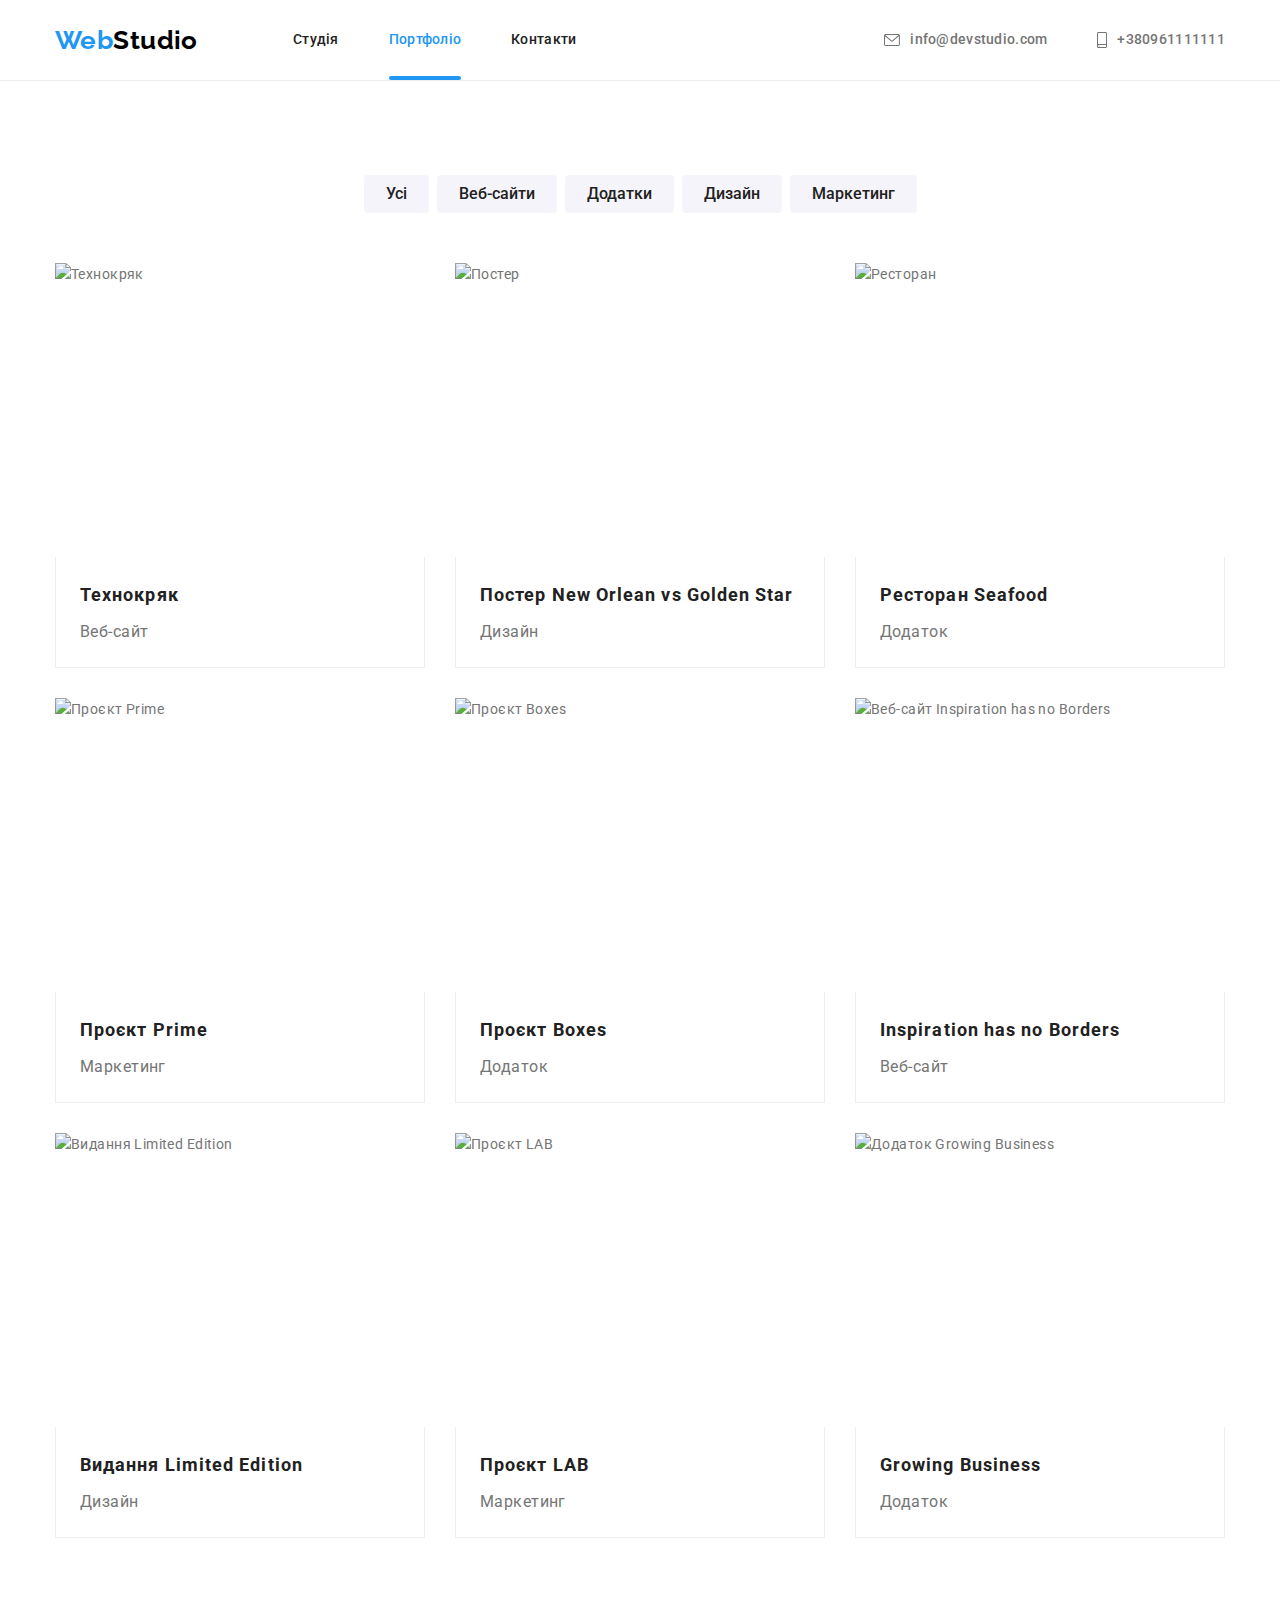
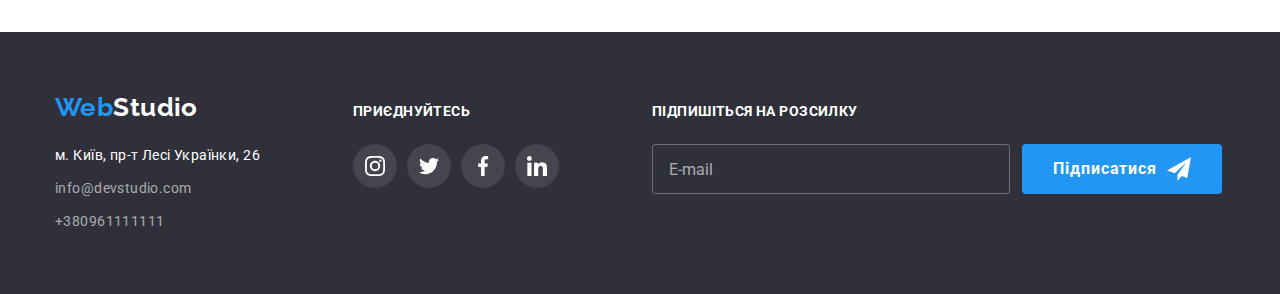
==== portfolio.html @ cfd8a15f "required" ====
<!DOCTYPE html>
<html lang="uk">
<head>
    <meta charset="UTF-8">
    <meta http-equiv="X-UA-Compatible" content="IE=edge">
    <meta name="viewport" content="width=device-width, initial-scale=1.0">
    <title>Portfolio</title>
    <link rel="preconnect" href="https://fonts.googleapis.com">
    <link rel="preconnect" href="https://fonts.gstatic.com" crossorigin>
    <link rel="stylesheet" href="https://fonts.googleapis.com/css2?family=Raleway:wght@700&family=Roboto:wght@400;500;700;900&display=swap">
    <link rel="stylesheet" href="https://cdnjs.cloudflare.com/ajax/libs/modern-normalize/1.1.0/modern-normalize.min.css">
    <link rel="stylesheet" href="./css/styles.css">
</head>
<body class="page">
    <header class="page-header">
        <div class="container header-container">
            <a href="./index.html" class="logo">
                <span class="web-logo">Web</span>Studio
            </a>
            <nav class="header-nav">
            <ul class="site-nav list">
                <li class="nav-item"><a href="./index.html" class="nav-current nav link">Cтудія</a></lic>
                <li class="nav-item"><a href="./portfolio.html" class="nav-portfolio nav link current">Портфоліо</a></li>
                <li class="nav-item"><a href="" class="nav-contacts nav link">Контакти</a></li>
            </ul>
            </nav>
            <ul class="header-contact list">
                <li class="nav-item">
                    <a href="mailto:info@devstudio.com" class="mail link">info@devstudio.com
                        <svg class="mail-icon" width="16px" height="12px">
                            <use href="./images/symbol-defs.svg#envelope"></use>
                        </svg>
                    </a>
                </li>
                <li class="nav-item">
                    <a href="tel:+380961111111" class="tel link">+380961111111
                        <svg class="tel-icon" width="10px" height="16px">
                            <use href="./images/symbol-defs.svg#smartphone"></use>
                        </svg>
                    </a>
                </li>
            </ul>
        </div>
        </header>
    <main>
        <section class="portfolio-section section">
        <div class="container">
                <h1 class="portfolio-title">Main Section</h1>
                    <ul class="list-btn list">           
                        <li class="btn-item"><button class="portfolio-btn" type="button">Усі</button></li>
                        <li class="btn-item"><button class="portfolio-btn" type="button">Веб-сайти</button></li>
                        <li class="btn-item"><button class="portfolio-btn" type="button">Додатки</button></li>
                        <li class="btn-item"><button class="portfolio-btn" type="button">Дизайн</button></li>
                        <li class="btn-item"><button class="portfolio-btn" type="button">Маркетинг</button></li>
                    </ul>
                    <ul class="example-list list">
                        <li class="example-item">
                            <a href="#" class="example-links link">
                                <div class="example-thumb">
                                    <img class="img-portfolio" src=/goit-markup-hw-02/images/technocrack.jpg alt="Технокряк" width="370" height="294">
                                    <p class="overlay">Ресурс пропонує комплексні пропозиції з різним рівнем функціоналу та сервісів. Все це дозволить відвідувачу отримати вичерпні відомості про компанію чи приватну особу.</p>
                                </div>
                                <div class="example-border">
                                    <h2 class="example-title">Технокряк</h2>
                                    <p class="example-text">Веб-сайт</p>
                                </div>
                            </a>
                        </li>
                        <li class="example-item">
                            <a href="#" class="example-links link">
                                <div class="example-thumb">
                                    <img class="img-portfolio" src=/goit-markup-hw-02/images/poster.jpg alt="Постер" width="370" height="294">
                                    <p class="overlay">Ресурс пропонує комплексні пропозиції з різним рівнем функціоналу та сервісів. Все це дозволить відвідувачу отримати вичерпні відомості про компанію чи приватну особу.</p>
                                </div>
                                <div class="example-border">
                                    <h2 class="example-title">Постер New Orlean vs Golden Star</h2>
                                    <p class="example-text">Дизайн</p>
                                </div>
                            </a>
                        </li>
                        <li class="example-item">
                            <a href="#" class="example-links link">
                                <div class="example-thumb">
                                    <img class="img-portfolio" src=/goit-markup-hw-02/images/restaurant.jpg alt="Ресторан" width="370" height="294">
                                    <p class="overlay">Ресурс пропонує комплексні пропозиції з різним рівнем функціоналу та сервісів. Все це дозволить відвідувачу отримати вичерпні відомості про компанію чи приватну особу.</p>
                                </div>
                                <div class="example-border">
                                    <h2 class="example-title">Ресторан Seafood</h2>
                                    <p class="example-text">Додаток</p>
                                </div>
                            </a>
                        </li>
                        <li class="example-item">
                            <a href="#" class="example-links link">
                                <div class="example-thumb">
                                    <img class="img-portfolio" src=/goit-markup-hw-02/images/project_prime.jpg alt="Проєкт Prime" width="370" height="294">
                                    <p class="overlay">Ресурс пропонує комплексні пропозиції з різним рівнем функціоналу та сервісів. Все це дозволить відвідувачу отримати вичерпні відомості про компанію чи приватну особу.</p>
                                </div>
                                <div class="example-border">
                                    <h2 class="example-title">Проєкт Prime</h2>
                                    <p class="example-text">Маркетинг</p>
                                </div>
                            </a>
                        </li>
                        <li class="example-item">
                            <a href="#" class="example-links link">
                                <div class="example-thumb">
                                    <img class="img-portfolio" src=/goit-markup-hw-02/images/project_boxes.jpg alt="Проєкт Boxes" width="370" height="294">
                                    <p class="overlay">Ресурс пропонує комплексні пропозиції з різним рівнем функціоналу та сервісів. Все це дозволить відвідувачу отримати вичерпні відомості про компанію чи приватну особу.</p>
                                </div>
                                <div class="example-border">
                                    <h2 class="example-title">Проєкт Boxes</h2>
                                    <p class="example-text">Додаток</p>
                                </div>
                            </a>
                        </li>
                        <li class="example-item">
                            <a href="#" class="example-links link">
                                <div class="example-thumb">
                                    <img class="img-portfolio" src=/goit-markup-hw-02/images/inspiration.jpg alt="Веб-сайт Inspiration has no Borders" width="370" height="294">
                                    <p class="overlay">Ресурс пропонує комплексні пропозиції з різним рівнем функціоналу та сервісів. Все це дозволить відвідувачу отримати вичерпні відомості про компанію чи приватну особу.</p>
                                </div>
                                <div class="example-border">
                                    <h2 class="example-title">Inspiration has no Borders</h2>
                                    <p class="example-text">Веб-сайт</p>
                                </div cl>
                            </a>
                        </li>
                        <li class="example-item">
                            <a href="#" class="example-links link">
                                <div class="example-thumb">
                                    <img class="img-portfolio" src=/goit-markup-hw-02/images/publication.jpg alt="Видання Limited Edition" width="370" height="294">
                                    <p class="overlay">Ресурс пропонує комплексні пропозиції з різним рівнем функціоналу та сервісів. Все це дозволить відвідувачу отримати вичерпні відомості про компанію чи приватну особу.</p>
                                </div>
                               <div class="example-border">
                                    <h2 class="example-title">Видання Limited Edition</h2>
                                    <p class="example-text">Дизайн</p>
                               </div>
                            </a>
                        </li>
                        <li class="example-item">
                            <a href="#" class="example-links link">
                                <div class="example-thumb">
                                    <img class="img-portfolio" src=/goit-markup-hw-02/images/project_lab.jpg alt="Проєкт LAB" width="370" height="294">
                                    <p class="overlay">Ресурс пропонує комплексні пропозиції з різним рівнем функціоналу та сервісів. Все це дозволить відвідувачу отримати вичерпні відомості про компанію чи приватну особу.</p>
                                </div>
                                <div class="example-border">
                                    <h2 class="example-title">Проєкт LAB</h2>
                                    <p class="example-text">Маркетинг</p>
                                </div>
                            </a>
                        </li>
                        <li class="example-item">
                            <a href="#" class="example-links link">
                                <div class="example-thumb">
                                    <img class="img-portfolio" src=/goit-markup-hw-02/images/growing_business.jpg alt="Додаток Growing Business" width="370" height="294">
                                    <p class="overlay">Ресурс пропонує комплексні пропозиції з різним рівнем функціоналу та сервісів. Все це дозволить відвідувачу отримати вичерпні відомості про компанію чи приватну особу.</p>
                                </div>
                                <div class="example-border">
                                    <h2 class="example-title">Growing Business</h2>
                                    <p class="example-text">Додаток</p>
                                </div>
                            </a>
                        </li>
                    </ul>
        </div>
        </section>
    </main>
    <footer class="footer">
        <di class="container footer-container">
                 <div class="address-footer">
                     <a href="./index.html" class="footer-logo link">
                         <span class="web-logo">Web</span>Studio
                     </a>
                     <address class="address-list">
                     <ul class="footer-list list">
                         <li class="adress-item"><a href="https://goo.gl/maps/Fc14XEbbdTj4Xmgt9" target="_blank" rel="noreferrer noopener" class="address link">м. Київ, пр-т Лесі Українки, 26</a></li>
                         <li class="adress-item"><a href="mailto:info@devstudio.com" class="footer-mail link">info@devstudio.com</a></li>
                         <li class="adress-item"><a href="tel:+380961111111" class="footer-tel link">+380961111111</a></li>
                     </ul>
                     </address>
                 </div>
                 <div class="socials-footer">
                     <span class="title-socials">приєднуйтесь</span>
                     <ul class="footer-list-socials">
                         <li class="footer-item-socials">
                             <a href="#" class="footer-socials-link">
                                 <svg class="footer-icon" width="20px" height="20px">
                                     <use href="./images/symbol-defs.svg#instagram"></use>
                                 </svg>
                             </a>
                         </li>
                         <li class="footer-item-socials">
                             <a href="#" class="footer-socials-link">
                                 <svg class="footer-icon" width="20px" height="20px">
                                     <use href="./images/symbol-defs.svg#twitter"></use>
                                 </svg>
                             </a>
                         </li>
                         <li class="footer-item-socials">
                             <a href="#" class="footer-socials-link">
                                 <svg class="footer-icon" width="20px" height="20px">
                                     <use href="./images/symbol-defs.svg#facebook"></use>
                                 </svg>
                             </a>
                         </li>
                         <li class="footer-item-socials">
                             <a href="#" class="footer-socials-link">
                                 <svg class="footer-icon" width="20px" height="20px">
                                     <use href="./images/symbol-defs.svg#linkedin"></use>
                                 </svg>
                             </a>
                         </li>
                     </ul>
                 </div>
                 <div class="send-container">
                     <span class="footer-form-text">Підпишіться на розсилку</span>
                     <form class="footer-form">
                         <label class="footer-label">
                             <input type="email" name="email" placeholder="E-mail" class="footer-input">
                         </label>
                         <button type="submit" class="footer-btn">Підписатися
                             <svg class="send-icon" width="24" height="24">
                                 <use href="./images/symbol-defs.svg#send"></use>
                             </svg>
                         </button>
                     </form>
                  </div>
             </div>
     </footer>
 </body>
 </html>
</body>
</html>
---- css/styles.css ----
:root{
    --main-color: #757575;
    --secondary-color: #212121;
    --tertiary-color: #2196F3;
    --fourth-color: #FFFFFF;
    --fifth-color:  #000000;
    --sixth-color: #2F303A;
    --seventh-color: #F5F4FA;
    --eighth-color: rgba(255, 255, 255, 0.6);
    --ninth-color: #AFB1B8;
}

h1,
h2,
h3,
h4,
h5,
h6,
p {
    margin: 0;
}

ul {
    margin: 0;
    padding: 0;
    list-style: none;
}

body {
    background-color:var(--fourth-color);
    color:var(--main-color);
    font-family: 'Roboto', sans-serif;
    font-size: 14px;
    line-height: 1.71;
    letter-spacing: 0.03em;
}

img {
    display: block;
    max-width: 100%;
    height: auto;
}

.container {
    padding-left: 15px;
    padding-right: 15px;
    margin-left: auto;
    margin-right: auto;
    width: 1200px;
}

.list {
    list-style: none;
}
  
.link {
    color: var(--main-color);
    text-decoration: none;
    text-transform: none;
}
.section {
    padding-top: 94px;
    padding-bottom: 94px;
}

/* header */

.header-container {
    display:flex;
    align-items: center;
}

.page-header {
    border-bottom: 1px solid #ECECEC;
}

 /* logo */

.logo {
  width: 145px;
  margin-right: 93px;
  color:var(--fifth-color);
  font-family: 'Raleway', sans-serif;
  font-weight: 700;
  font-size: 26px;
  line-height: 1.19;
  text-decoration: none;
}

.web-logo {
    
    color: var(--tertiary-color);
}

.header-nav {
}

/* site-nav */
.site-nav {
    display:flex;
    gap: 50px;
}

.nav-current {
    width: 45px;
    color: var(--secondary-color);
    font-weight: 500;
    font-size: 14px;
    line-height: 1.14;
    letter-spacing: 0.02em;
    transition: color 250ms cubic-bezier(0.4, 0, 0.2, 1);
}

.nav-current:hover,
.nav-current:focus{
    color: var(--tertiary-color);
}

.nav-portfolio {
    width: 72px;
    color: var(--secondary-color);
    font-weight: 500;
    font-size: 14px;
    line-height: 1.14;
    letter-spacing: 0.02em;
    transition: color 250ms cubic-bezier(0.4, 0, 0.2, 1);
}

.nav-portfolio:hover,
.nav-portfolio:focus{
    color:var(--tertiary-color)
}

.nav-contacts {
    width: 64px;
    color: var(--secondary-color);
    font-weight: 500;
    font-size: 14px;
    line-height: 1.14;
    letter-spacing: 0.02em;
    transition: color 250ms cubic-bezier(0.4, 0, 0.2, 1);
}

.nav-contacts:hover,
.nav-contacts:focus{
    color:var(--tertiary-color)
}

.nav{
    position: relative;
    padding-bottom: 33px;
}

.current::after{
    position: absolute;
    content: '';
    left:0;
    bottom:0;
    width: 100%;
    height: 4px;
    background-color: var(--tertiary-color);
    border-radius: 2px;
}

.current{
    color: var(--tertiary-color);
}
/* contacts */

.header-contact {
    display: flex;
    gap:50px;
    margin-left:auto;
    color: var(--main-color);
    font-weight: 500;
    font-size: 14px;
    line-height: 1.14;
    letter-spacing: 0.02em;
}

.mail{
    display: flex;
    padding: 32px 0;
    flex-direction: row-reverse;
    align-items: center;
    transition: color 250ms cubic-bezier(0.4, 0, 0.2, 1);
}

.mail-icon{
    margin-right: 10px;
    fill: currentColor;
}

.mail:hover,
.mail:focus{
    color:var(--tertiary-color);
} 

.tel{
    display: flex;
    padding: 32px 0;
    flex-direction: row-reverse;
    align-items: center;
    transition: color 250ms cubic-bezier(0.4, 0, 0.2, 1);
}

.tel-icon{
    margin-right: 10px;
    fill:currentColor;
}

.tel:hover,
.tel:focus{
    color:var(--tertiary-color);
}


/* hero */
.hero {
    padding-top: 200px;
    padding-bottom: 200px;
    text-align: center;
    background-color:var(--sixth-color);
    background-image:linear-gradient(rgba(47, 48, 58, 0.4),rgba(47, 48, 58, 0.4)),url(../images/hero.jpg);
    background-size: cover; 
    background-repeat: no-repeat;
    background-position: center;
    max-width: 1600px;
    margin: 0 auto;
}

.hero-title {
    width: 696px;
    margin:0 auto;
    color:var(--fourth-color);
    font-weight: 900;
    font-size: 44px;
    line-height: 1.36;
    text-align: center;
    letter-spacing: 0.06em;
    text-transform: uppercase;
}

.hero-button {
    display:inline-block;
    width: 216px;
    height: 50px;
    margin: 0 auto;
    margin-top: 30px;
    border-radius: 4px;
    color:var(--fourth-color);
    background-color: var(--tertiary-color);
    font-weight: 700;
    font-size: 16px;
    line-height: 1.87;
    letter-spacing: 0.06em;
    text-align: center;
    border:none;
    cursor: pointer;
    transition: background-color 250ms cubic-bezier(0.4, 0, 0.2, 1), box-shadow 250ms cubic-bezier(0.4, 0, 0.2, 1);
}

.hero-button:hover,
.hero-button:focus {
background-color: #188CE8;
box-shadow: 0px 3px 1px rgba(0, 0, 0, 0.1), 0px 1px 2px rgba(0, 0, 0, 0.08), 0px 2px 2px rgba(0, 0, 0, 0.12);
}

/* section */

.main-features {
    position: absolute;
    width: 1px;
    height: 1px;
    margin: -1px;
    padding: 0;
    overflow: hidden;
    border: 0;
    clip: rect(0 0 0 0);
}

.features-section {
    padding-bottom: 0;
}

.features-list {
    display:flex;
    gap:30px;
}

.features-item {
    width:calc((100% - 90px) / 4);
}

.features-top {
    width: 270px;
    height: 120px;
    background-color: var(--seventh-color);
    margin-bottom: 30px;
    display: flex;
    justify-content: center;
    padding-top: 25px;
    border-radius: 4px;
}

.features-title {
    width:270px;
    margin-bottom: 10px;
    color: var(--secondary-color);
    font-weight: 700;
    font-size: 14px;
    line-height: 1.14;
    text-transform: uppercase;
}

.features-text {
    width:270px;
    color:var(--main-color);
    font-size: 14px;
}

/* activity-section */

.activity-title {
    margin-bottom: 50px;
    text-align: center;
    color:var(--secondary-color);
    font-size: 36px;
    line-height: 1.16;
    font-weight: 700;
}

.activity-list {
    display:flex;
    gap: 30px;
}

.activity-item {
    width:calc((100% - 60px) / 3);
}

.activity-thumb{
    position: relative;
}

.activity-block{
    position: absolute;
    width: 100%;
    height: 70px;
    left: 0;
    bottom: 0;
    display: flex;
    justify-content: center;
    align-items: center;
    background-color: rgba(47, 48, 58, 0.8);
}

.activity-text{
    font-size: 14px;
    line-height: 1.14;
    text-align: center;
    letter-spacing: 0.03em;
    text-transform: uppercase;
    color:var(--fourth-color);
}

/* team-section */

.team-section {
    background-color: var(--seventh-color);
}

.team-title {
    color:var(--secondary-color);
    text-align: center;
    font-weight: 700;
    font-size: 36px;
    line-height: 1.16;
}

.team-list {
    display: flex;
    gap:30px;
    margin-top: 50px;
}

.team-item {
    width: calc((100% - 90px) / 4);
    box-shadow: 0px 1px 3px rgba(0, 0, 0, 0.12), 0px 1px 1px rgba(0, 0, 0, 0.14), 0px 2px 1px rgba(0, 0, 0, 0.2);
    border-radius: 0px 0px 4px 4px;
}

.team-item {
    padding-bottom: 30px;
    background-color: var(--fourth-color);
}

.team-img{
    margin-bottom: 30px;
}

.team-member {
    margin-bottom: 10px;
    color:var(--secondary-color);
    font-weight: 500;
    font-size: 16px;
    line-height: 1.18;
    text-align: center;
}

.team-text {
    color:var(--main-color);
    font-size: 16px;
    line-height: 1.18;
    text-align: center;
}

.social-list {
    display: flex;
    justify-content: center;
    gap: 10px;
    margin-top: 16px;
}

.social-item {
    width: 44px;
    height: 44px;
}

.social-link{
    width: 100%;
    height: 100%;
    color:var(--ninth-color);
    border-radius: 50%;
    display: flex;
    align-items: center;
    justify-content: center;
    transition: color 250ms cubic-bezier(0.4, 0, 0.2, 1), background-color 250ms cubic-bezier(0.4, 0, 0.2, 1);
}

.team-icon {
    fill:currentColor;
}

.social-link:hover,
.social-link:focus{
    background-color: var(--tertiary-color);
    color: var(--fourth-color);
}

/* clients */

.clients-title {
    color:var(--secondary-color);
    text-align: center;
    font-weight: 700;
    font-size: 36px;
    line-height: 1.16;
    margin-bottom: 50px;
}

.clients-list{
    display: flex;
    align-items: center;
    justify-content: center;
    gap: 30px;
}

.clients-item{
    width: 170px;
    height: 92px;
}

.clients-link{
    width: 100%;
    height: 100%;
    border: 1px solid var(--ninth-color);
    color: var(--ninth-color);
    border-radius: 4px;
    display: flex;
    justify-content: center;
    align-items: center;
    transition: color 250ms cubic-bezier(0.4, 0, 0.2, 1), border 250ms cubic-bezier(0.4, 0, 0.2, 1);
}

.clients-icon{
    fill: currentColor;
}

.clients-link:hover,
.clients-link:focus{
    border-color: var(--tertiary-color);
    color: var(--tertiary-color);
}


/* footer */
.footer {
    background-color: var(--sixth-color);
    padding-top: 60px;
    padding-bottom: 60px;
    display: flex;
    margin: 0 auto;
}

.footer-container{
    display: flex;
    align-items: baseline;
}

.footer-logo {
    color: var(--fourth-color);
    font-family: 'Raleway', sans-serif;
    font-weight: 700;
    font-size: 26px;
    line-height: 1.19;
}

.address-list{
    margin-top: 20px;
}

.address {
    margin-bottom: 9px;
    color: var(--fourth-color);
    font-weight: 400;
    font-size: 14px;
    font-style: normal;
}

.adress-item:not(:last-child) {
    margin-bottom: 9px;
}

.footer-mail {
    color: var(--eighth-color);
    font-style: normal;
    font-weight: 400;
    font-size: 14px;
    transition: color 250ms cubic-bezier(0.4, 0, 0.2, 1);
}

.footer-mail:hover,
.footer-mail:focus{
    color:var(--tertiary-color);
}

.footer-tel {
    color: var(--eighth-color);
    font-weight: 400;
    font-size: 14px;
    font-style: normal;
    transition: color 250ms cubic-bezier(0.4, 0, 0.2, 1);
}

.footer-tel:hover,
.footer-tel:focus{
    color:var(--tertiary-color);
}

.title-socials {
    color: var(--fourth-color);
    font-style: normal;
    font-size: 14px;
    line-height: 1.14;
    text-transform: uppercase;
    font-weight: 700;
}

.socials-footer{
    margin-left: 93px;
}

.footer-list-socials {
    display: flex;
    justify-content: center;
    gap: 10px;
    margin-top: 20px;
    align-items: baseline;
}

.footer-item-socials {
    width: 44px;
    height: 44px;
}

.footer-socials-link{
    width: 100%;
    height: 100%;
    background-color: var(--fourth-color);
    background: rgba(255, 255, 255, 0.1);
    border-radius: 50%;
    display: flex;
    align-items: center;
    justify-content: center;
    transition: background-color 250ms cubic-bezier(0.4, 0, 0.2, 1);
}

.footer-socials-link:hover,
.footer-socials-link:focus{
    background-color: var(--tertiary-color);
}

.footer-icon{
    fill:var(--fourth-color)
}

.send-container{
    margin-left: 93px;
    position: relative;
}

.footer-form{
    display: flex;
    margin-top: 20px;
}

.footer-label {
    margin-right: 12px;
  }

.footer-form-text{
    color: var(--fourth-color);
    font-style: normal;
    font-size: 14px;
    line-height: 1.14;
    text-transform: uppercase;
    font-weight: 700;
}

.footer-input{
    width: 358px;
    height: 50px;
    padding: 15px 16px;
    background-color: #2F303A;
    border: 1px solid rgba(255, 255, 255, 0.3);
    border-radius: 4px;
    transition: border-color 250ms cubic-bezier(0.4, 0, 0.2, 1), outline 250ms cubic-bezier(0.4, 0, 0.2, 1);

}

.footer-input:focus {
    border-color: var(--tertiary-color);
    outline: var(--tertiary-color);
  }

.footer-btn{
    display:flex;
    align-items: center;
    justify-content: center;
    min-width: 200px;
    height: 50px;
    border-radius: 4px;
    color:var(--fourth-color);
    background-color: var(--tertiary-color);
    font-weight: 700;
    font-size: 16px;
    line-height: 1.87;
    letter-spacing: 0.06em;
    text-align: center;
    border:none;
    cursor: pointer;
    transition: background-color 250ms cubic-bezier(0.4, 0, 0.2, 1), box-shadow 250ms cubic-bezier(0.4, 0, 0.2, 1);
}

.footer-btn:hover,
.footer-btn:focus{
    background-color: #188CE8;
    box-shadow: 0px 3px 1px rgba(0, 0, 0, 0.1), 0px 1px 2px rgba(0, 0, 0, 0.08), 0px 2px 2px rgba(0, 0, 0, 0.12);
}

.footer-input::placeholder, .footer-input {
    font-size: 16px;
    line-height: 1.25;
    color: rgba(255, 255, 255, 0.6);
}

.send-icon{
    fill:var(--fourth-color);
    margin-left: 10px;
    position: relative;
}





/* ПОРТФОЛІО */

.portfolio-title {
    position: absolute;
    width: 1px;
    height: 1px;
    margin: -1px;
    padding: 0;
    overflow: hidden;
    border: 0;
    clip: rect(0 0 0 0);
}

.portfolio-btn {
    padding: 6px 22px;
    border-radius: 4px;
    color:var(--secondary-color);
    background-color: var(--seventh-color);
    font-weight: 500;
    font-size: 16px;
    line-height: 1.62;
    text-align: center;
    border:none;
    cursor: pointer;
    transition: color 250ms cubic-bezier(0.4, 0, 0.2, 1), background-color 250ms cubic-bezier(0.4, 0, 0.2, 1), box-shadow 250ms cubic-bezier(0.4, 0, 0.2, 1);
}

.list-btn {
   display: flex;
   justify-content: center;
   align-items: center;
   gap: 8px;
   margin-bottom: 50px;
}

.portfolio-btn:hover,
.portfolio-btn:focus{
    background-color:var(--tertiary-color);
    color:var(--fourth-color);
    box-shadow: 0px 3px 1px rgba(0, 0, 0, 0.1), 0px 1px 2px rgba(0, 0, 0, 0.08), 0px 2px 2px rgba(0, 0, 0, 0.12);
}

/* Examples */

.example-list {
    display: flex;
    align-items: center;
    flex-wrap: wrap;
    gap:30px;
}

.example-item{
    flex-basis: calc((100% - (2 * 30px)) / 3);
}
.example-item .link{
    display: block;
}

.example-links{
    transition: box-shadow 250ms cubic-bezier(0.4, 0, 0.2, 1);
}

.example-item .link:hover,
.example-item .link:focus{
    box-shadow: 0px 1px 1px rgba(0, 0, 0, 0.12), 0px 4px 4px rgba(0, 0, 0, 0.06), 1px 4px 6px rgba(0, 0, 0, 0.16); 
}

.example-title {
    margin-bottom: 4px;
    color: var(--secondary-color);
    font-size: 18px;
    line-height: 2;
    letter-spacing: 0.06em;
    font-weight: 700;
}

.example-text {
    color: var(--main-color);
    line-height: 1.88;
    font-size: 16px;
}

.example-border {
    padding: 20px 24px;
    border: 1px solid #EEEEEE;
    border-top: none;
}

.example-thumb {
    position: relative;
    overflow: hidden;
}

.example-links:hover .overlay{
    transform: translateY(0);
}

.overlay{
    position: absolute;
    width: 100%;
    height: 100%;
    top:0;
    display: flex;
    align-items: center;
    padding-left: 24px;
    padding-right: 24px;
    background-color: rgba(33, 150, 243, 0.9);
    overflow: auto;
    transform: translateY(100%);
    transition: transform 250ms cubic-bezier(0.4, 0, 0.2, 1);
    /* text */
    color: var(--fourth-color);
    font-size: 18px;
    line-height: 1.55;
}
/* backdrop and modal */

.backdrop{
    position: fixed;
    top:0;
    width: 100%;
    height: 100%;
    background-color: rgba(0, 0, 0, 0.2);
    transition: opacity 250ms cubic-bezier(0.4, 0, 0.2, 1);
}

.modal{
    width: 528px;
    min-height: 581px;
    background-color: var(--fourth-color);
    border-radius: 4px;
    position: absolute;
    top: 50%;
    left: 50%;
    transform: translate(-50%, -50%) scaleX(1);
    transition: transform 250ms cubic-bezier(0.4, 0, 0.2, 1);
}

.backdrop.is-hidden .modal{
    transform: translate(-50%, -50%) scaleX(1.9);
}

.close-button {
    position: absolute;
    right: 8px;
    top: 8px;
    width: 30px;
    height: 30px;
    border: 1px solid rgba(0, 0, 0, 0.1);
    border-radius: 50%;
    cursor: pointer;
    display: flex;
    align-items: center;
    justify-content: center;
    background-color: transparent;
    transition: fill 250ms cubic-bezier(0.4, 0, 0.2, 1);
}

.close-button:hover{
    fill:var(--tertiary-color);
}

.is-hidden{
    opacity: 0;
    pointer-events: none;
}

.modal-block{
    padding: 40px;
}

.modal-title{
    display: block;
    margin-bottom: 12px;
    font-weight: 700;
    font-size: 20px;
    line-height: 1.15;
    text-align: center;
    letter-spacing: 0.03em;
    color: #212121;

}

.modal-label {
    display: flex;
    position: relative;
    flex-direction: column;
    margin-bottom: 10px;
    font-size: 12px;
    line-height: 1.16;
    letter-spacing: 0.01em;
}

.modal-input{
    padding: 12px;
    padding-left: 42px;
    padding-right: 12px;
    border: 1px solid rgba(33, 33, 33, 0.2);
    border-radius: 4px;
    transition: border-color 250ms cubic-bezier(0.4, 0, 0.2, 1), outline 250ms cubic-bezier(0.4, 0, 0.2, 1);
}

.modal-text {  
    margin-bottom: 4px;
}

.modal-icon {
    position: absolute;
    top: 50%;
    left: 12px;
    fill: var(--secondary-color);
    transition: fill 250ms cubic-bezier(0.4, 0, 0.2, 1);
}

.modal-input:focus {
    border-color: var(--tertiary-color);
    outline:var(--tertiary-color);
}

.modal-label:focus-within>.modal-icon {
    fill:var(--tertiary-color);
}

.modal-textarea {
    resize: none;
    margin-top: 4px;
    border: 1px solid rgba(33, 33, 33, 0.2);
    border-radius: 4px;
    width: 448px;
    padding: 12px 16px;
    transition: border-color 250ms cubic-bezier(0.4, 0, 0.2, 1), outline 250ms cubic-bezier(0.4, 0, 0.2, 1);
    height: 120px;
}

.modal-textarea::placeholder{
    font-size: 12px;
    line-height: 14px;
    letter-spacing: 0.01em;
    color: rgba(117, 117, 117, 0.5);
}

.modal-textarea:focus {
    border-color: var(--tertiary-color);
    outline: var(--tertiary-color);
}

.checkbox-label {
    display: flex;
    align-items: center;
    padding-left: 11px;
    margin-bottom: 30px;
    margin-top: 20px;
}

.checkbox-input {
    -webkit-appearance: none;
    appearance: none;
    position: absolute;
}

.checkbox-icon {
    display: inline-block;
    width: 16px;
    height: 15px;
    border: 2px solid var(--secondary-color);
    border-radius: 2px;
    cursor: pointer;
    fill: var(--fourth-color);
    transition: border-color 250ms cubic-bezier(0.4, 0, 0.2, 1), background-color 250ms cubic-bezier(0.4, 0, 0.2, 1);;
}

  .checkbox-input:checked+.checkbox-icon {
    background-color: var(--tertiary-color);
    border-color: transparent;
}

  .checkbox-text {
    margin-right: 8px;
    margin-left: 8px;
}

.checkbox-link{
    color:var(--tertiary-color);
}

.modal-btn{
    position: absolute;
    left: 50%;
    transform: translate(-50%);
    display:flex;
    align-items: center;
    justify-content: center;
    min-width: 200px;
    height: 50px;
    border-radius: 4px;
    color:var(--fourth-color);
    background-color: var(--tertiary-color);
    font-weight: 700;
    font-size: 16px;
    line-height: 1.87;
    letter-spacing: 0.06em;
    text-align: center;
    border:none;
    cursor: pointer;
    transition: background-color 250ms cubic-bezier(0.4, 0, 0.2, 1), box-shadow 250ms cubic-bezier(0.4, 0, 0.2, 1);
}

.modal-btn:hover,
.modal-btn:focus{
    background-color: #188CE8;
    box-shadow: 0px 3px 1px rgba(0, 0, 0, 0.1), 0px 1px 2px rgba(0, 0, 0, 0.08), 0px 2px 2px rgba(0, 0, 0, 0.12);
}
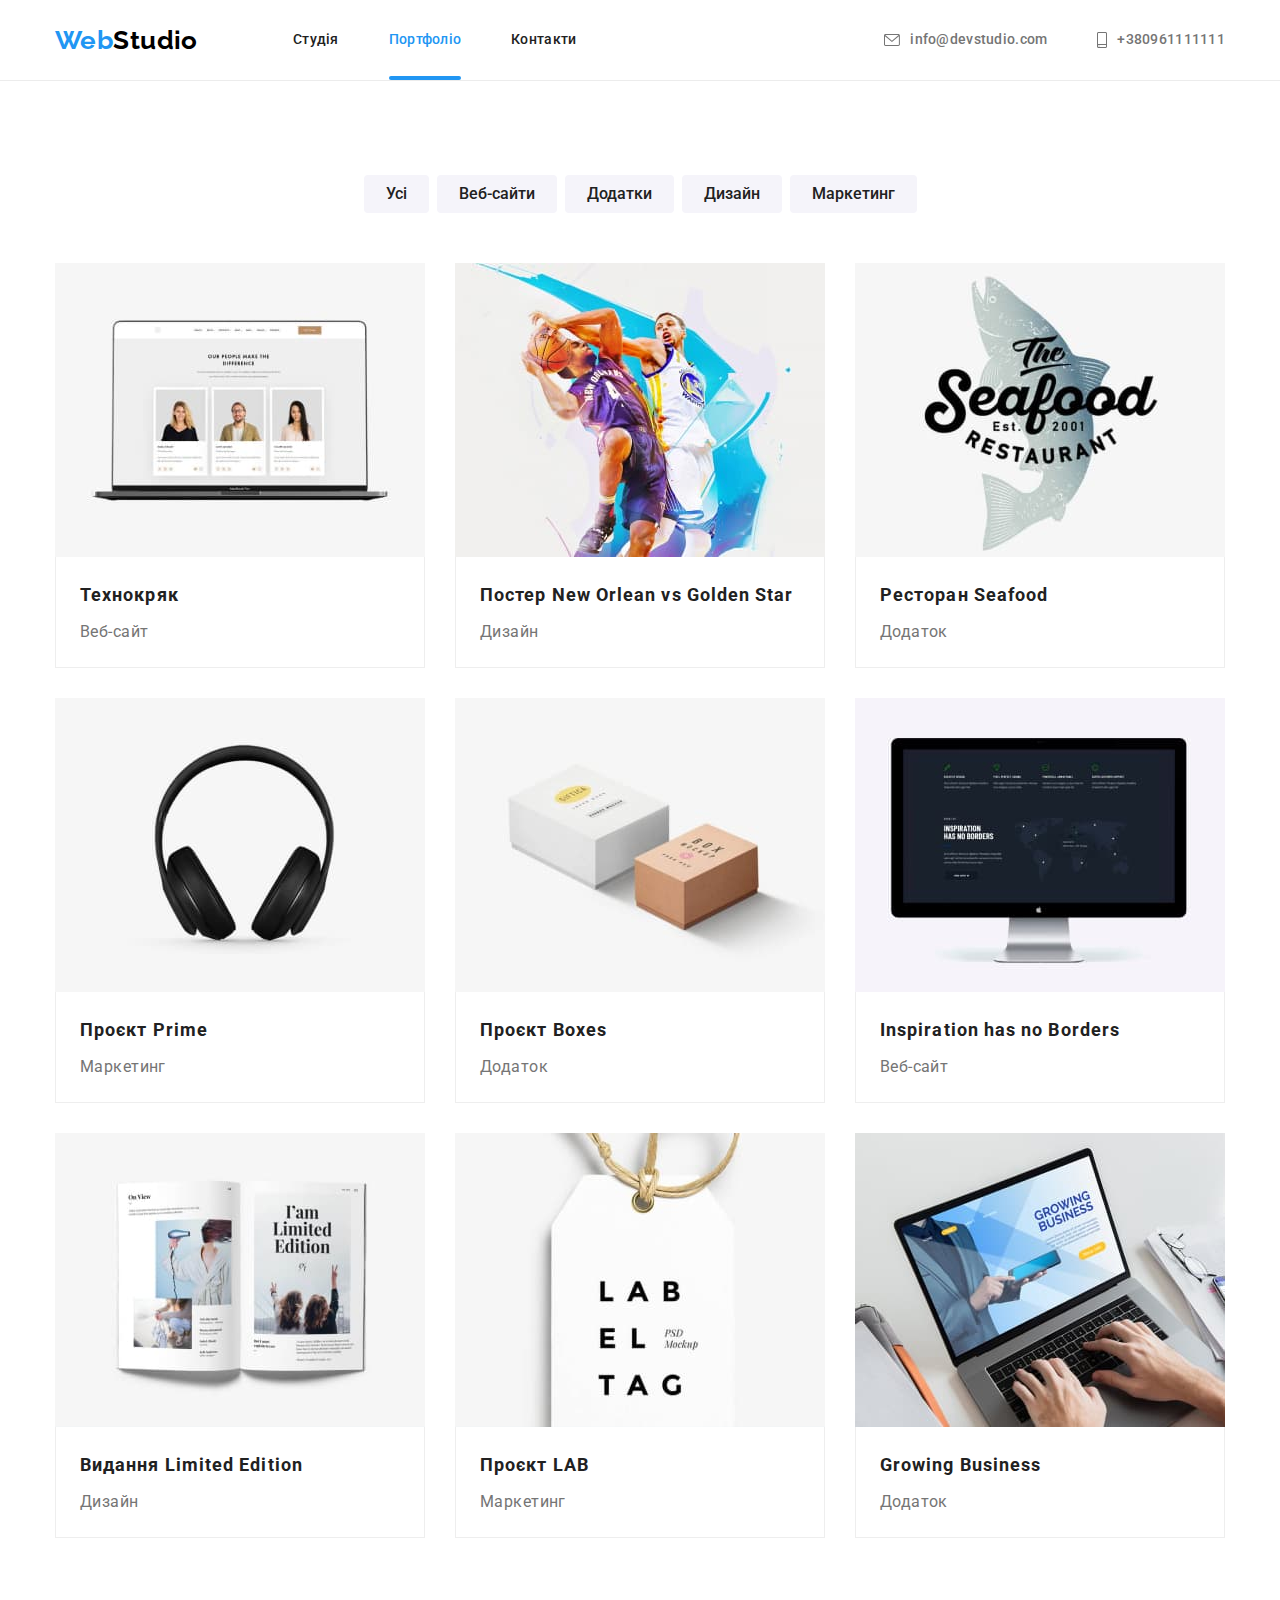
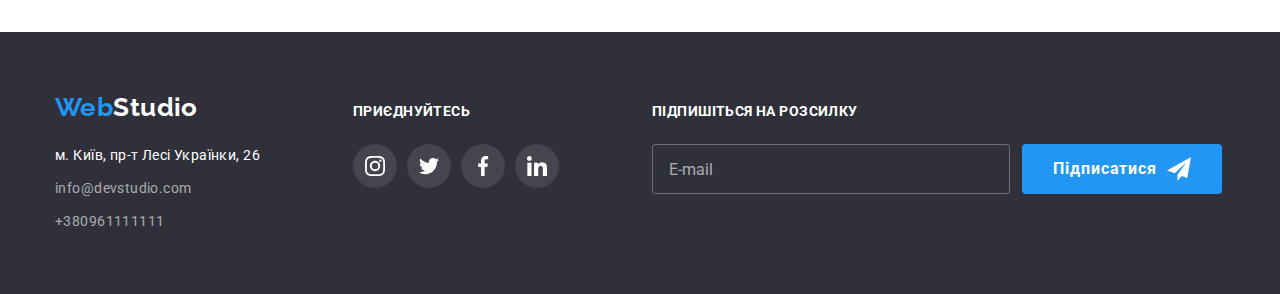
==== commit 4225c43a: "added sass" ====
--- a/portfolio.html
+++ b/portfolio.html
@@ -9,7 +9,8 @@
     <link rel="preconnect" href="https://fonts.gstatic.com" crossorigin>
     <link rel="stylesheet" href="https://fonts.googleapis.com/css2?family=Raleway:wght@700&family=Roboto:wght@400;500;700;900&display=swap">
     <link rel="stylesheet" href="https://cdnjs.cloudflare.com/ajax/libs/modern-normalize/1.1.0/modern-normalize.min.css">
-    <link rel="stylesheet" href="./css/styles.css">
+    <!-- <link rel="stylesheet" href="./css/styles.css"> -->
+    <link rel="stylesheet" href="./css/main.min.css">
 </head>
 <body class="page">
     <header class="page-header">
@@ -57,7 +58,7 @@
                         <li class="example-item">
                             <a href="#" class="example-links link">
                                 <div class="example-thumb">
-                                    <img class="img-portfolio" src=/goit-markup-hw-02/images/technocrack.jpg alt="Технокряк" width="370" height="294">
+                                    <img class="img-portfolio" src=/images/technocrack.jpg alt="Технокряк" width="370" height="294">
                                     <p class="overlay">Ресурс пропонує комплексні пропозиції з різним рівнем функціоналу та сервісів. Все це дозволить відвідувачу отримати вичерпні відомості про компанію чи приватну особу.</p>
                                 </div>
                                 <div class="example-border">
@@ -69,7 +70,7 @@
                         <li class="example-item">
                             <a href="#" class="example-links link">
                                 <div class="example-thumb">
-                                    <img class="img-portfolio" src=/goit-markup-hw-02/images/poster.jpg alt="Постер" width="370" height="294">
+                                    <img class="img-portfolio" src=/images/poster.jpg alt="Постер" width="370" height="294">
                                     <p class="overlay">Ресурс пропонує комплексні пропозиції з різним рівнем функціоналу та сервісів. Все це дозволить відвідувачу отримати вичерпні відомості про компанію чи приватну особу.</p>
                                 </div>
                                 <div class="example-border">
@@ -81,7 +82,7 @@
                         <li class="example-item">
                             <a href="#" class="example-links link">
                                 <div class="example-thumb">
-                                    <img class="img-portfolio" src=/goit-markup-hw-02/images/restaurant.jpg alt="Ресторан" width="370" height="294">
+                                    <img class="img-portfolio" src=/images/restaurant.jpg alt="Ресторан" width="370" height="294">
                                     <p class="overlay">Ресурс пропонує комплексні пропозиції з різним рівнем функціоналу та сервісів. Все це дозволить відвідувачу отримати вичерпні відомості про компанію чи приватну особу.</p>
                                 </div>
                                 <div class="example-border">
@@ -93,7 +94,7 @@
                         <li class="example-item">
                             <a href="#" class="example-links link">
                                 <div class="example-thumb">
-                                    <img class="img-portfolio" src=/goit-markup-hw-02/images/project_prime.jpg alt="Проєкт Prime" width="370" height="294">
+                                    <img class="img-portfolio" src=/images/project_prime.jpg alt="Проєкт Prime" width="370" height="294">
                                     <p class="overlay">Ресурс пропонує комплексні пропозиції з різним рівнем функціоналу та сервісів. Все це дозволить відвідувачу отримати вичерпні відомості про компанію чи приватну особу.</p>
                                 </div>
                                 <div class="example-border">
@@ -105,7 +106,7 @@
                         <li class="example-item">
                             <a href="#" class="example-links link">
                                 <div class="example-thumb">
-                                    <img class="img-portfolio" src=/goit-markup-hw-02/images/project_boxes.jpg alt="Проєкт Boxes" width="370" height="294">
+                                    <img class="img-portfolio" src=/images/project_boxes.jpg alt="Проєкт Boxes" width="370" height="294">
                                     <p class="overlay">Ресурс пропонує комплексні пропозиції з різним рівнем функціоналу та сервісів. Все це дозволить відвідувачу отримати вичерпні відомості про компанію чи приватну особу.</p>
                                 </div>
                                 <div class="example-border">
@@ -117,7 +118,7 @@
                         <li class="example-item">
                             <a href="#" class="example-links link">
                                 <div class="example-thumb">
-                                    <img class="img-portfolio" src=/goit-markup-hw-02/images/inspiration.jpg alt="Веб-сайт Inspiration has no Borders" width="370" height="294">
+                                    <img class="img-portfolio" src=/images/inspiration.jpg alt="Веб-сайт Inspiration has no Borders" width="370" height="294">
                                     <p class="overlay">Ресурс пропонує комплексні пропозиції з різним рівнем функціоналу та сервісів. Все це дозволить відвідувачу отримати вичерпні відомості про компанію чи приватну особу.</p>
                                 </div>
                                 <div class="example-border">
@@ -129,7 +130,7 @@
                         <li class="example-item">
                             <a href="#" class="example-links link">
                                 <div class="example-thumb">
-                                    <img class="img-portfolio" src=/goit-markup-hw-02/images/publication.jpg alt="Видання Limited Edition" width="370" height="294">
+                                    <img class="img-portfolio" src=/images/publication.jpg alt="Видання Limited Edition" width="370" height="294">
                                     <p class="overlay">Ресурс пропонує комплексні пропозиції з різним рівнем функціоналу та сервісів. Все це дозволить відвідувачу отримати вичерпні відомості про компанію чи приватну особу.</p>
                                 </div>
                                <div class="example-border">
@@ -141,7 +142,7 @@
                         <li class="example-item">
                             <a href="#" class="example-links link">
                                 <div class="example-thumb">
-                                    <img class="img-portfolio" src=/goit-markup-hw-02/images/project_lab.jpg alt="Проєкт LAB" width="370" height="294">
+                                    <img class="img-portfolio" src=/images/project_lab.jpg alt="Проєкт LAB" width="370" height="294">
                                     <p class="overlay">Ресурс пропонує комплексні пропозиції з різним рівнем функціоналу та сервісів. Все це дозволить відвідувачу отримати вичерпні відомості про компанію чи приватну особу.</p>
                                 </div>
                                 <div class="example-border">
@@ -153,7 +154,7 @@
                         <li class="example-item">
                             <a href="#" class="example-links link">
                                 <div class="example-thumb">
-                                    <img class="img-portfolio" src=/goit-markup-hw-02/images/growing_business.jpg alt="Додаток Growing Business" width="370" height="294">
+                                    <img class="img-portfolio" src=/images/growing_business.jpg alt="Додаток Growing Business" width="370" height="294">
                                     <p class="overlay">Ресурс пропонує комплексні пропозиції з різним рівнем функціоналу та сервісів. Все це дозволить відвідувачу отримати вичерпні відомості про компанію чи приватну особу.</p>
                                 </div>
                                 <div class="example-border">
--- a/css/main.min.css
+++ b/css/main.min.css
@@ -0,0 +1 @@
+:root{--main-color: #757575;--secondary-color: #212121;--tertiary-color: #2196F3;--fourth-color: #FFFFFF;--fifth-color: #000000;--sixth-color: #2F303A;--seventh-color: #F5F4FA;--eighth-color: rgba(255, 255, 255, 0.6);--ninth-color: #AFB1B8}h1,h2,h3,h4,h5,h6,p{margin:0}ul{margin:0;padding:0;list-style:none}body{background-color:var(--fourth-color);color:var(--main-color);font-family:"Roboto",sans-serif;font-size:14px;line-height:1.71;letter-spacing:.03em}img{display:block;max-width:100%;height:auto}.list{list-style:none}.link{color:var(--main-color);text-decoration:none;text-transform:none}.section{padding-top:94px;padding-bottom:94px}.container{padding-left:15px;padding-right:15px;margin-left:auto;margin-right:auto;width:1200px}.hero-button{display:inline-block;width:216px;height:50px;margin:0 auto;margin-top:30px;border-radius:4px;color:var(--fourth-color);background-color:var(--tertiary-color);font-weight:700;font-size:16px;line-height:1.87;letter-spacing:.06em;text-align:center;border:none;cursor:pointer;-webkit-transition:background-color 250ms cubic-bezier(0.4, 0, 0.2, 1),-webkit-box-shadow 250ms cubic-bezier(0.4, 0, 0.2, 1);transition:background-color 250ms cubic-bezier(0.4, 0, 0.2, 1),-webkit-box-shadow 250ms cubic-bezier(0.4, 0, 0.2, 1);transition:background-color 250ms cubic-bezier(0.4, 0, 0.2, 1),box-shadow 250ms cubic-bezier(0.4, 0, 0.2, 1);transition:background-color 250ms cubic-bezier(0.4, 0, 0.2, 1),box-shadow 250ms cubic-bezier(0.4, 0, 0.2, 1),-webkit-box-shadow 250ms cubic-bezier(0.4, 0, 0.2, 1)}.hero-button:hover,.hero-button:focus{background-color:#188ce8;-webkit-box-shadow:0px 3px 1px rgba(0,0,0,.1),0px 1px 2px rgba(0,0,0,.08),0px 2px 2px rgba(0,0,0,.12);box-shadow:0px 3px 1px rgba(0,0,0,.1),0px 1px 2px rgba(0,0,0,.08),0px 2px 2px rgba(0,0,0,.12)}.footer-btn{display:-webkit-box;display:-ms-flexbox;display:flex;-webkit-box-align:center;-ms-flex-align:center;align-items:center;-webkit-box-pack:center;-ms-flex-pack:center;justify-content:center;min-width:200px;height:50px;border-radius:4px;color:var(--fourth-color);background-color:var(--tertiary-color);font-weight:700;font-size:16px;line-height:1.87;letter-spacing:.06em;text-align:center;border:none;cursor:pointer;-webkit-transition:background-color 250ms cubic-bezier(0.4, 0, 0.2, 1),-webkit-box-shadow 250ms cubic-bezier(0.4, 0, 0.2, 1);transition:background-color 250ms cubic-bezier(0.4, 0, 0.2, 1),-webkit-box-shadow 250ms cubic-bezier(0.4, 0, 0.2, 1);transition:background-color 250ms cubic-bezier(0.4, 0, 0.2, 1),box-shadow 250ms cubic-bezier(0.4, 0, 0.2, 1);transition:background-color 250ms cubic-bezier(0.4, 0, 0.2, 1),box-shadow 250ms cubic-bezier(0.4, 0, 0.2, 1),-webkit-box-shadow 250ms cubic-bezier(0.4, 0, 0.2, 1)}.footer-btn:hover,.footer-btn:focus{background-color:#188ce8;-webkit-box-shadow:0px 3px 1px rgba(0,0,0,.1),0px 1px 2px rgba(0,0,0,.08),0px 2px 2px rgba(0,0,0,.12);box-shadow:0px 3px 1px rgba(0,0,0,.1),0px 1px 2px rgba(0,0,0,.08),0px 2px 2px rgba(0,0,0,.12)}.portfolio-btn{padding:6px 22px;border-radius:4px;color:var(--secondary-color);background-color:var(--seventh-color);font-weight:500;font-size:16px;line-height:1.62;text-align:center;border:none;cursor:pointer;-webkit-transition:color 250ms cubic-bezier(0.4, 0, 0.2, 1),background-color 250ms cubic-bezier(0.4, 0, 0.2, 1),-webkit-box-shadow 250ms cubic-bezier(0.4, 0, 0.2, 1);transition:color 250ms cubic-bezier(0.4, 0, 0.2, 1),background-color 250ms cubic-bezier(0.4, 0, 0.2, 1),-webkit-box-shadow 250ms cubic-bezier(0.4, 0, 0.2, 1);transition:color 250ms cubic-bezier(0.4, 0, 0.2, 1),background-color 250ms cubic-bezier(0.4, 0, 0.2, 1),box-shadow 250ms cubic-bezier(0.4, 0, 0.2, 1);transition:color 250ms cubic-bezier(0.4, 0, 0.2, 1),background-color 250ms cubic-bezier(0.4, 0, 0.2, 1),box-shadow 250ms cubic-bezier(0.4, 0, 0.2, 1),-webkit-box-shadow 250ms cubic-bezier(0.4, 0, 0.2, 1)}.portfolio-btn:hover,.portfolio-btn:focus{background-color:var(--tertiary-color);color:var(--fourth-color);-webkit-box-shadow:0px 3px 1px rgba(0,0,0,.1),0px 1px 2px rgba(0,0,0,.08),0px 2px 2px rgba(0,0,0,.12);box-shadow:0px 3px 1px rgba(0,0,0,.1),0px 1px 2px rgba(0,0,0,.08),0px 2px 2px rgba(0,0,0,.12)}.modal-btn{position:absolute;left:50%;-webkit-transform:translate(-50%);transform:translate(-50%);display:-webkit-box;display:-ms-flexbox;display:flex;-webkit-box-align:center;-ms-flex-align:center;align-items:center;-webkit-box-pack:center;-ms-flex-pack:center;justify-content:center;min-width:200px;height:50px;border-radius:4px;color:var(--fourth-color);background-color:var(--tertiary-color);font-weight:700;font-size:16px;line-height:1.87;letter-spacing:.06em;text-align:center;border:none;cursor:pointer;-webkit-transition:background-color 250ms cubic-bezier(0.4, 0, 0.2, 1),-webkit-box-shadow 250ms cubic-bezier(0.4, 0, 0.2, 1);transition:background-color 250ms cubic-bezier(0.4, 0, 0.2, 1),-webkit-box-shadow 250ms cubic-bezier(0.4, 0, 0.2, 1);transition:background-color 250ms cubic-bezier(0.4, 0, 0.2, 1),box-shadow 250ms cubic-bezier(0.4, 0, 0.2, 1);transition:background-color 250ms cubic-bezier(0.4, 0, 0.2, 1),box-shadow 250ms cubic-bezier(0.4, 0, 0.2, 1),-webkit-box-shadow 250ms cubic-bezier(0.4, 0, 0.2, 1)}.modal-btn:hover,.modal-btn:focus{background-color:#188ce8;-webkit-box-shadow:0px 3px 1px rgba(0,0,0,.1),0px 1px 2px rgba(0,0,0,.08),0px 2px 2px rgba(0,0,0,.12);box-shadow:0px 3px 1px rgba(0,0,0,.1),0px 1px 2px rgba(0,0,0,.08),0px 2px 2px rgba(0,0,0,.12)}.backdrop{position:fixed;top:0;width:100%;height:100%;background-color:rgba(0,0,0,.2);-webkit-transition:opacity 250ms cubic-bezier(0.4, 0, 0.2, 1);transition:opacity 250ms cubic-bezier(0.4, 0, 0.2, 1)}.modal{width:528px;min-height:581px;background-color:var(--fourth-color);border-radius:4px;position:absolute;top:50%;left:50%;-webkit-transform:translate(-50%, -50%) scaleX(1);transform:translate(-50%, -50%) scaleX(1);-webkit-transition:-webkit-transform 250ms cubic-bezier(0.4, 0, 0.2, 1);transition:-webkit-transform 250ms cubic-bezier(0.4, 0, 0.2, 1);transition:transform 250ms cubic-bezier(0.4, 0, 0.2, 1);transition:transform 250ms cubic-bezier(0.4, 0, 0.2, 1), -webkit-transform 250ms cubic-bezier(0.4, 0, 0.2, 1)}.backdrop.is-hidden .modal{-webkit-transform:translate(-50%, -50%) scaleX(1.9);transform:translate(-50%, -50%) scaleX(1.9)}.close-button{position:absolute;right:8px;top:8px;width:30px;height:30px;border:1px solid rgba(0,0,0,.1);border-radius:50%;cursor:pointer;display:-webkit-box;display:-ms-flexbox;display:flex;-webkit-box-align:center;-ms-flex-align:center;align-items:center;-webkit-box-pack:center;-ms-flex-pack:center;justify-content:center;background-color:rgba(0,0,0,0);-webkit-transition:fill 250ms cubic-bezier(0.4, 0, 0.2, 1);transition:fill 250ms cubic-bezier(0.4, 0, 0.2, 1)}.close-button:hover{fill:var(--tertiary-color)}.is-hidden{opacity:0;pointer-events:none}.modal-block{padding:40px}.modal-title{display:block;margin-bottom:12px;font-weight:700;font-size:20px;line-height:1.15;text-align:center;letter-spacing:.03em;color:#212121}.modal-label{display:-webkit-box;display:-ms-flexbox;display:flex;position:relative;-webkit-box-orient:vertical;-webkit-box-direction:normal;-ms-flex-direction:column;flex-direction:column;margin-bottom:10px;font-size:12px;line-height:1.16;letter-spacing:.01em}.modal-input{padding:12px;padding-left:42px;padding-right:12px;border:1px solid rgba(33,33,33,.2);border-radius:4px;-webkit-transition:border-color 250ms cubic-bezier(0.4, 0, 0.2, 1),outline 250ms cubic-bezier(0.4, 0, 0.2, 1);transition:border-color 250ms cubic-bezier(0.4, 0, 0.2, 1),outline 250ms cubic-bezier(0.4, 0, 0.2, 1)}.modal-text{margin-bottom:4px}.modal-icon{position:absolute;top:50%;left:12px;fill:var(--secondary-color);-webkit-transition:fill 250ms cubic-bezier(0.4, 0, 0.2, 1);transition:fill 250ms cubic-bezier(0.4, 0, 0.2, 1)}.modal-input:focus{border-color:var(--tertiary-color);outline:var(--tertiary-color)}.modal-label:focus-within>.modal-icon{fill:var(--tertiary-color)}.modal-textarea{resize:none;margin-top:4px;border:1px solid rgba(33,33,33,.2);border-radius:4px;width:448px;padding:12px 16px;-webkit-transition:border-color 250ms cubic-bezier(0.4, 0, 0.2, 1),outline 250ms cubic-bezier(0.4, 0, 0.2, 1);transition:border-color 250ms cubic-bezier(0.4, 0, 0.2, 1),outline 250ms cubic-bezier(0.4, 0, 0.2, 1);height:120px}.modal-textarea::-webkit-input-placeholder{font-size:12px;line-height:14px;letter-spacing:.01em;color:rgba(117,117,117,.5)}.modal-textarea::-moz-placeholder{font-size:12px;line-height:14px;letter-spacing:.01em;color:rgba(117,117,117,.5)}.modal-textarea:-ms-input-placeholder{font-size:12px;line-height:14px;letter-spacing:.01em;color:rgba(117,117,117,.5)}.modal-textarea::-ms-input-placeholder{font-size:12px;line-height:14px;letter-spacing:.01em;color:rgba(117,117,117,.5)}.modal-textarea::placeholder{font-size:12px;line-height:14px;letter-spacing:.01em;color:rgba(117,117,117,.5)}.modal-textarea:focus{border-color:var(--tertiary-color);outline:var(--tertiary-color)}.checkbox-label{display:-webkit-box;display:-ms-flexbox;display:flex;-webkit-box-align:center;-ms-flex-align:center;align-items:center;padding-left:11px;margin-bottom:30px;margin-top:20px}.checkbox-input{-webkit-appearance:none;-moz-appearance:none;appearance:none;position:absolute}.checkbox-icon{display:inline-block;width:16px;height:15px;border:2px solid var(--secondary-color);border-radius:2px;cursor:pointer;fill:var(--fourth-color);-webkit-transition:border-color 250ms cubic-bezier(0.4, 0, 0.2, 1),background-color 250ms cubic-bezier(0.4, 0, 0.2, 1);transition:border-color 250ms cubic-bezier(0.4, 0, 0.2, 1),background-color 250ms cubic-bezier(0.4, 0, 0.2, 1)}.checkbox-input:checked+.checkbox-icon{background-color:var(--tertiary-color);border-color:rgba(0,0,0,0)}.checkbox-text{margin-right:8px;margin-left:8px}.checkbox-link{color:var(--tertiary-color)}.header-container{display:-webkit-box;display:-ms-flexbox;display:flex;-webkit-box-align:center;-ms-flex-align:center;align-items:center}.page-header{border-bottom:1px solid #ececec}.logo{width:145px;margin-right:93px;color:var(--fifth-color);font-family:"Raleway",sans-serif;font-weight:700;font-size:26px;line-height:1.19;text-decoration:none}.web-logo{color:var(--tertiary-color)}.site-nav{display:-webkit-box;display:-ms-flexbox;display:flex;gap:50px}.nav-current{width:45px;color:var(--secondary-color);font-weight:500;font-size:14px;line-height:1.14;letter-spacing:.02em;-webkit-transition:color 250ms cubic-bezier(0.4, 0, 0.2, 1);transition:color 250ms cubic-bezier(0.4, 0, 0.2, 1)}.nav-current:hover,.nav-current:focus{color:var(--tertiary-color)}.nav-portfolio{width:72px;color:var(--secondary-color);font-weight:500;font-size:14px;line-height:1.14;letter-spacing:.02em;-webkit-transition:color 250ms cubic-bezier(0.4, 0, 0.2, 1);transition:color 250ms cubic-bezier(0.4, 0, 0.2, 1)}.nav-portfolio:hover,.nav-portfolio:focus{color:var(--tertiary-color)}.nav-contacts{width:64px;color:var(--secondary-color);font-weight:500;font-size:14px;line-height:1.14;letter-spacing:.02em;-webkit-transition:color 250ms cubic-bezier(0.4, 0, 0.2, 1);transition:color 250ms cubic-bezier(0.4, 0, 0.2, 1)}.nav-contacts:hover,.nav-contacts:focus{color:var(--tertiary-color)}.nav{position:relative;padding-bottom:33px}.current::after{position:absolute;content:"";left:0;bottom:0;width:100%;height:4px;background-color:var(--tertiary-color);border-radius:2px}.current{color:var(--tertiary-color)}.header-contact{display:-webkit-box;display:-ms-flexbox;display:flex;gap:50px;margin-left:auto;color:var(--main-color);font-weight:500;font-size:14px;line-height:1.14;letter-spacing:.02em}.mail{display:-webkit-box;display:-ms-flexbox;display:flex;padding:32px 0;-webkit-box-orient:horizontal;-webkit-box-direction:reverse;-ms-flex-direction:row-reverse;flex-direction:row-reverse;-webkit-box-align:center;-ms-flex-align:center;align-items:center;-webkit-transition:color 250ms cubic-bezier(0.4, 0, 0.2, 1);transition:color 250ms cubic-bezier(0.4, 0, 0.2, 1)}.mail-icon{margin-right:10px;fill:currentColor}.mail:hover,.mail:focus{color:var(--tertiary-color)}.tel{display:-webkit-box;display:-ms-flexbox;display:flex;padding:32px 0;-webkit-box-orient:horizontal;-webkit-box-direction:reverse;-ms-flex-direction:row-reverse;flex-direction:row-reverse;-webkit-box-align:center;-ms-flex-align:center;align-items:center;-webkit-transition:color 250ms cubic-bezier(0.4, 0, 0.2, 1);transition:color 250ms cubic-bezier(0.4, 0, 0.2, 1)}.tel-icon{margin-right:10px;fill:currentColor}.tel:hover,.tel:focus{color:var(--tertiary-color)}.hero{padding-top:200px;padding-bottom:200px;text-align:center;background-color:var(--sixth-color);background-image:-webkit-gradient(linear, left top, left bottom, from(rgba(47, 48, 58, 0.4)), to(rgba(47, 48, 58, 0.4))),url(../images/hero.jpg);background-image:linear-gradient(rgba(47, 48, 58, 0.4), rgba(47, 48, 58, 0.4)),url(../images/hero.jpg);background-size:cover;background-repeat:no-repeat;background-position:center;max-width:1600px;margin:0 auto}.hero-title{width:696px;margin:0 auto;color:var(--fourth-color);font-weight:900;font-size:44px;line-height:1.36;text-align:center;letter-spacing:.06em;text-transform:uppercase}.main-features{position:absolute;width:1px;height:1px;margin:-1px;padding:0;overflow:hidden;border:0;clip:rect(0 0 0 0)}.features-section{padding-bottom:0}.features-list{display:-webkit-box;display:-ms-flexbox;display:flex;gap:30px}.features-item{width:calc((100% - 90px)/4)}.features-top{width:270px;height:120px;background-color:var(--seventh-color);margin-bottom:30px;display:-webkit-box;display:-ms-flexbox;display:flex;-webkit-box-pack:center;-ms-flex-pack:center;justify-content:center;padding-top:25px;border-radius:4px}.features-title{width:270px;margin-bottom:10px;color:var(--secondary-color);font-weight:700;font-size:14px;line-height:1.14;text-transform:uppercase}.features-text{width:270px;color:var(--main-color);font-size:14px}.activity-title{margin-bottom:50px;text-align:center;color:var(--secondary-color);font-size:36px;line-height:1.16;font-weight:700}.activity-list{display:-webkit-box;display:-ms-flexbox;display:flex;gap:30px}.activity-item{width:calc((100% - 60px)/3)}.activity-thumb{position:relative}.activity-block{position:absolute;width:100%;height:70px;left:0;bottom:0;display:-webkit-box;display:-ms-flexbox;display:flex;-webkit-box-pack:center;-ms-flex-pack:center;justify-content:center;-webkit-box-align:center;-ms-flex-align:center;align-items:center;background-color:rgba(47,48,58,.8)}.activity-text{font-size:14px;line-height:1.14;text-align:center;letter-spacing:.03em;text-transform:uppercase;color:var(--fourth-color)}.team-section{background-color:var(--seventh-color)}.team-title{color:var(--secondary-color);text-align:center;font-weight:700;font-size:36px;line-height:1.16}.team-list{display:-webkit-box;display:-ms-flexbox;display:flex;gap:30px;margin-top:50px}.team-item{width:calc((100% - 90px)/4);-webkit-box-shadow:0px 1px 3px rgba(0,0,0,.12),0px 1px 1px rgba(0,0,0,.14),0px 2px 1px rgba(0,0,0,.2);box-shadow:0px 1px 3px rgba(0,0,0,.12),0px 1px 1px rgba(0,0,0,.14),0px 2px 1px rgba(0,0,0,.2);border-radius:0px 0px 4px 4px}.team-item{padding-bottom:30px;background-color:var(--fourth-color)}.team-img{margin-bottom:30px}.team-member{margin-bottom:10px;color:var(--secondary-color);font-weight:500;font-size:16px;line-height:1.18;text-align:center}.team-text{color:var(--main-color);font-size:16px;line-height:1.18;text-align:center}.social-list{display:-webkit-box;display:-ms-flexbox;display:flex;-webkit-box-pack:center;-ms-flex-pack:center;justify-content:center;gap:10px;margin-top:16px}.social-item{width:44px;height:44px}.social-link{width:100%;height:100%;color:var(--ninth-color);border-radius:50%;display:-webkit-box;display:-ms-flexbox;display:flex;-webkit-box-align:center;-ms-flex-align:center;align-items:center;-webkit-box-pack:center;-ms-flex-pack:center;justify-content:center;-webkit-transition:color 250ms cubic-bezier(0.4, 0, 0.2, 1),background-color 250ms cubic-bezier(0.4, 0, 0.2, 1);transition:color 250ms cubic-bezier(0.4, 0, 0.2, 1),background-color 250ms cubic-bezier(0.4, 0, 0.2, 1)}.team-icon{fill:currentColor}.social-link:hover,.social-link:focus{background-color:var(--tertiary-color);color:var(--fourth-color)}.clients-title{color:var(--secondary-color);text-align:center;font-weight:700;font-size:36px;line-height:1.16;margin-bottom:50px}.clients-list{display:-webkit-box;display:-ms-flexbox;display:flex;-webkit-box-align:center;-ms-flex-align:center;align-items:center;-webkit-box-pack:center;-ms-flex-pack:center;justify-content:center;gap:30px}.clients-item{width:170px;height:92px}.clients-link{width:100%;height:100%;border:1px solid var(--ninth-color);color:var(--ninth-color);border-radius:4px;display:-webkit-box;display:-ms-flexbox;display:flex;-webkit-box-pack:center;-ms-flex-pack:center;justify-content:center;-webkit-box-align:center;-ms-flex-align:center;align-items:center;-webkit-transition:color 250ms cubic-bezier(0.4, 0, 0.2, 1),border 250ms cubic-bezier(0.4, 0, 0.2, 1);transition:color 250ms cubic-bezier(0.4, 0, 0.2, 1),border 250ms cubic-bezier(0.4, 0, 0.2, 1)}.clients-icon{fill:currentColor}.clients-link:hover,.clients-link:focus{border-color:var(--tertiary-color);color:var(--tertiary-color)}.footer{background-color:var(--sixth-color);padding-top:60px;padding-bottom:60px;display:-webkit-box;display:-ms-flexbox;display:flex;margin:0 auto}.footer-container{display:-webkit-box;display:-ms-flexbox;display:flex;-webkit-box-align:baseline;-ms-flex-align:baseline;align-items:baseline}.footer-logo{color:var(--fourth-color);font-family:"Raleway",sans-serif;font-weight:700;font-size:26px;line-height:1.19}.address-list{margin-top:20px}.address{margin-bottom:9px;color:var(--fourth-color);font-weight:400;font-size:14px;font-style:normal}.adress-item:not(:last-child){margin-bottom:9px}.footer-mail{color:var(--eighth-color);font-style:normal;font-weight:400;font-size:14px;-webkit-transition:color 250ms cubic-bezier(0.4, 0, 0.2, 1);transition:color 250ms cubic-bezier(0.4, 0, 0.2, 1)}.footer-mail:hover,.footer-mail:focus{color:var(--tertiary-color)}.footer-tel{color:var(--eighth-color);font-weight:400;font-size:14px;font-style:normal;-webkit-transition:color 250ms cubic-bezier(0.4, 0, 0.2, 1);transition:color 250ms cubic-bezier(0.4, 0, 0.2, 1)}.footer-tel:hover,.footer-tel:focus{color:var(--tertiary-color)}.title-socials{color:var(--fourth-color);font-style:normal;font-size:14px;line-height:1.14;text-transform:uppercase;font-weight:700}.socials-footer{margin-left:93px}.footer-list-socials{display:-webkit-box;display:-ms-flexbox;display:flex;-webkit-box-pack:center;-ms-flex-pack:center;justify-content:center;gap:10px;margin-top:20px;-webkit-box-align:baseline;-ms-flex-align:baseline;align-items:baseline}.footer-item-socials{width:44px;height:44px}.footer-socials-link{width:100%;height:100%;background-color:var(--fourth-color);background:rgba(255,255,255,.1);border-radius:50%;display:-webkit-box;display:-ms-flexbox;display:flex;-webkit-box-align:center;-ms-flex-align:center;align-items:center;-webkit-box-pack:center;-ms-flex-pack:center;justify-content:center;-webkit-transition:background-color 250ms cubic-bezier(0.4, 0, 0.2, 1);transition:background-color 250ms cubic-bezier(0.4, 0, 0.2, 1)}.footer-socials-link:hover,.footer-socials-link:focus{background-color:var(--tertiary-color)}.footer-icon{fill:var(--fourth-color)}.send-container{margin-left:93px;position:relative}.footer-form{display:-webkit-box;display:-ms-flexbox;display:flex;margin-top:20px}.footer-label{margin-right:12px}.footer-form-text{color:var(--fourth-color);font-style:normal;font-size:14px;line-height:1.14;text-transform:uppercase;font-weight:700}.footer-input{width:358px;height:50px;padding:15px 16px;background-color:#2f303a;border:1px solid rgba(255,255,255,.3);border-radius:4px;-webkit-transition:border-color 250ms cubic-bezier(0.4, 0, 0.2, 1),outline 250ms cubic-bezier(0.4, 0, 0.2, 1);transition:border-color 250ms cubic-bezier(0.4, 0, 0.2, 1),outline 250ms cubic-bezier(0.4, 0, 0.2, 1)}.footer-input:focus{border-color:var(--tertiary-color);outline:var(--tertiary-color)}.send-icon{fill:var(--fourth-color);margin-left:10px;position:relative}.footer-input::-webkit-input-placeholder{font-size:16px;line-height:1.25;color:rgba(255,255,255,.6)}.footer-input::-moz-placeholder{font-size:16px;line-height:1.25;color:rgba(255,255,255,.6)}.footer-input:-ms-input-placeholder{font-size:16px;line-height:1.25;color:rgba(255,255,255,.6)}.footer-input::-ms-input-placeholder{font-size:16px;line-height:1.25;color:rgba(255,255,255,.6)}.footer-input::placeholder,.footer-input{font-size:16px;line-height:1.25;color:rgba(255,255,255,.6)}.portfolio-title{position:absolute;width:1px;height:1px;margin:-1px;padding:0;overflow:hidden;border:0;clip:rect(0 0 0 0)}.list-btn{display:-webkit-box;display:-ms-flexbox;display:flex;-webkit-box-pack:center;-ms-flex-pack:center;justify-content:center;-webkit-box-align:center;-ms-flex-align:center;align-items:center;gap:8px;margin-bottom:50px}.example-list{display:-webkit-box;display:-ms-flexbox;display:flex;-webkit-box-align:center;-ms-flex-align:center;align-items:center;-ms-flex-wrap:wrap;flex-wrap:wrap;gap:30px}.example-item{-ms-flex-preferred-size:calc((100% - 60px)/3);flex-basis:calc((100% - 60px)/3)}.example-item .link{display:block}.example-links{-webkit-transition:-webkit-box-shadow 250ms cubic-bezier(0.4, 0, 0.2, 1);transition:-webkit-box-shadow 250ms cubic-bezier(0.4, 0, 0.2, 1);transition:box-shadow 250ms cubic-bezier(0.4, 0, 0.2, 1);transition:box-shadow 250ms cubic-bezier(0.4, 0, 0.2, 1), -webkit-box-shadow 250ms cubic-bezier(0.4, 0, 0.2, 1)}.example-item .link:hover,.example-item .link:focus{-webkit-box-shadow:0px 1px 1px rgba(0,0,0,.12),0px 4px 4px rgba(0,0,0,.06),1px 4px 6px rgba(0,0,0,.16);box-shadow:0px 1px 1px rgba(0,0,0,.12),0px 4px 4px rgba(0,0,0,.06),1px 4px 6px rgba(0,0,0,.16)}.example-title{margin-bottom:4px;color:var(--secondary-color);font-size:18px;line-height:2;letter-spacing:.06em;font-weight:700}.example-text{color:var(--main-color);line-height:1.88;font-size:16px}.example-border{padding:20px 24px;border:1px solid #eee;border-top:none}.example-thumb{position:relative;overflow:hidden}.example-links:hover .overlay{-webkit-transform:translateY(0);transform:translateY(0)}.overlay{position:absolute;width:100%;height:100%;top:0;display:-webkit-box;display:-ms-flexbox;display:flex;-webkit-box-align:center;-ms-flex-align:center;align-items:center;padding-left:24px;padding-right:24px;background-color:rgba(33,150,243,.9);overflow:auto;-webkit-transform:translateY(100%);transform:translateY(100%);-webkit-transition:-webkit-transform 250ms cubic-bezier(0.4, 0, 0.2, 1);transition:-webkit-transform 250ms cubic-bezier(0.4, 0, 0.2, 1);transition:transform 250ms cubic-bezier(0.4, 0, 0.2, 1);transition:transform 250ms cubic-bezier(0.4, 0, 0.2, 1), -webkit-transform 250ms cubic-bezier(0.4, 0, 0.2, 1);color:var(--fourth-color);font-size:18px;line-height:1.55}/*# sourceMappingURL=main.min.css.map */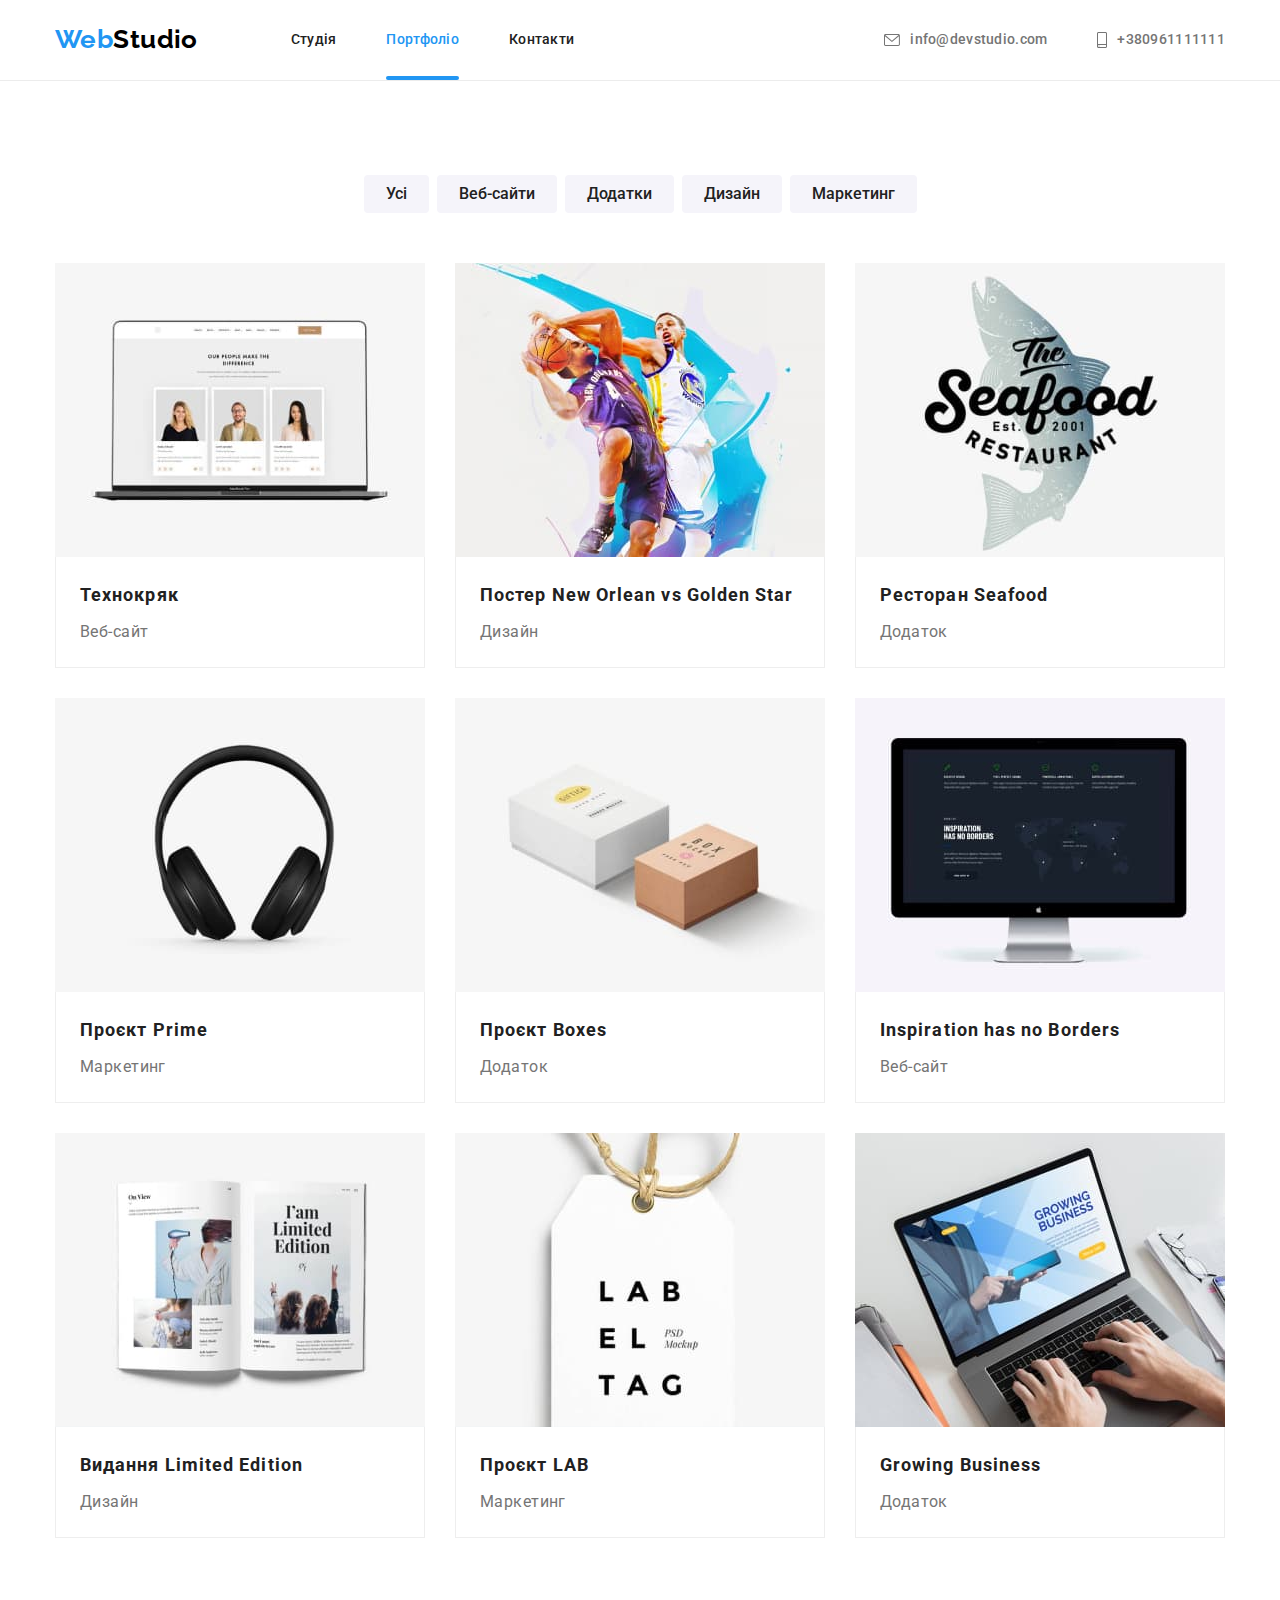
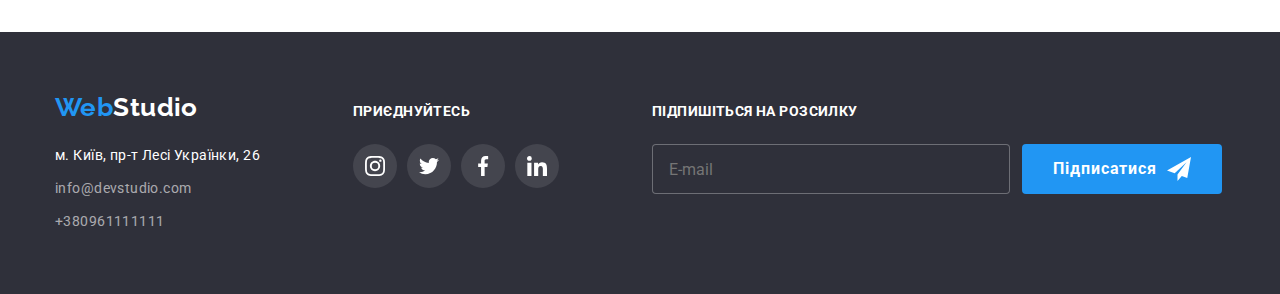
==== commit 1f065bf5: "completed hw7" ====
--- a/portfolio.html
+++ b/portfolio.html
@@ -13,10 +13,10 @@
     <link rel="stylesheet" href="./css/main.min.css">
 </head>
 <body class="page">
-    <header class="page-header">
-        <div class="container header-container">
-            <a href="./index.html" class="logo">
-                <span class="web-logo">Web</span>Studio
+    <header class="header">
+        <div class="container header--container">
+            <a href="./index.html" class="logo-header">
+                <span class="logo-header__web">Web</span>Studio
             </a>
             <nav class="header-nav">
             <ul class="site-nav list">
--- a/css/main.min.css
+++ b/css/main.min.css
@@ -1 +1 @@
-:root{--main-color: #757575;--secondary-color: #212121;--tertiary-color: #2196F3;--fourth-color: #FFFFFF;--fifth-color: #000000;--sixth-color: #2F303A;--seventh-color: #F5F4FA;--eighth-color: rgba(255, 255, 255, 0.6);--ninth-color: #AFB1B8}h1,h2,h3,h4,h5,h6,p{margin:0}ul{margin:0;padding:0;list-style:none}body{background-color:var(--fourth-color);color:var(--main-color);font-family:"Roboto",sans-serif;font-size:14px;line-height:1.71;letter-spacing:.03em}img{display:block;max-width:100%;height:auto}.list{list-style:none}.link{color:var(--main-color);text-decoration:none;text-transform:none}.section{padding-top:94px;padding-bottom:94px}.container{padding-left:15px;padding-right:15px;margin-left:auto;margin-right:auto;width:1200px}.hero-button{display:inline-block;width:216px;height:50px;margin:0 auto;margin-top:30px;border-radius:4px;color:var(--fourth-color);background-color:var(--tertiary-color);font-weight:700;font-size:16px;line-height:1.87;letter-spacing:.06em;text-align:center;border:none;cursor:pointer;-webkit-transition:background-color 250ms cubic-bezier(0.4, 0, 0.2, 1),-webkit-box-shadow 250ms cubic-bezier(0.4, 0, 0.2, 1);transition:background-color 250ms cubic-bezier(0.4, 0, 0.2, 1),-webkit-box-shadow 250ms cubic-bezier(0.4, 0, 0.2, 1);transition:background-color 250ms cubic-bezier(0.4, 0, 0.2, 1),box-shadow 250ms cubic-bezier(0.4, 0, 0.2, 1);transition:background-color 250ms cubic-bezier(0.4, 0, 0.2, 1),box-shadow 250ms cubic-bezier(0.4, 0, 0.2, 1),-webkit-box-shadow 250ms cubic-bezier(0.4, 0, 0.2, 1)}.hero-button:hover,.hero-button:focus{background-color:#188ce8;-webkit-box-shadow:0px 3px 1px rgba(0,0,0,.1),0px 1px 2px rgba(0,0,0,.08),0px 2px 2px rgba(0,0,0,.12);box-shadow:0px 3px 1px rgba(0,0,0,.1),0px 1px 2px rgba(0,0,0,.08),0px 2px 2px rgba(0,0,0,.12)}.footer-btn{display:-webkit-box;display:-ms-flexbox;display:flex;-webkit-box-align:center;-ms-flex-align:center;align-items:center;-webkit-box-pack:center;-ms-flex-pack:center;justify-content:center;min-width:200px;height:50px;border-radius:4px;color:var(--fourth-color);background-color:var(--tertiary-color);font-weight:700;font-size:16px;line-height:1.87;letter-spacing:.06em;text-align:center;border:none;cursor:pointer;-webkit-transition:background-color 250ms cubic-bezier(0.4, 0, 0.2, 1),-webkit-box-shadow 250ms cubic-bezier(0.4, 0, 0.2, 1);transition:background-color 250ms cubic-bezier(0.4, 0, 0.2, 1),-webkit-box-shadow 250ms cubic-bezier(0.4, 0, 0.2, 1);transition:background-color 250ms cubic-bezier(0.4, 0, 0.2, 1),box-shadow 250ms cubic-bezier(0.4, 0, 0.2, 1);transition:background-color 250ms cubic-bezier(0.4, 0, 0.2, 1),box-shadow 250ms cubic-bezier(0.4, 0, 0.2, 1),-webkit-box-shadow 250ms cubic-bezier(0.4, 0, 0.2, 1)}.footer-btn:hover,.footer-btn:focus{background-color:#188ce8;-webkit-box-shadow:0px 3px 1px rgba(0,0,0,.1),0px 1px 2px rgba(0,0,0,.08),0px 2px 2px rgba(0,0,0,.12);box-shadow:0px 3px 1px rgba(0,0,0,.1),0px 1px 2px rgba(0,0,0,.08),0px 2px 2px rgba(0,0,0,.12)}.portfolio-btn{padding:6px 22px;border-radius:4px;color:var(--secondary-color);background-color:var(--seventh-color);font-weight:500;font-size:16px;line-height:1.62;text-align:center;border:none;cursor:pointer;-webkit-transition:color 250ms cubic-bezier(0.4, 0, 0.2, 1),background-color 250ms cubic-bezier(0.4, 0, 0.2, 1),-webkit-box-shadow 250ms cubic-bezier(0.4, 0, 0.2, 1);transition:color 250ms cubic-bezier(0.4, 0, 0.2, 1),background-color 250ms cubic-bezier(0.4, 0, 0.2, 1),-webkit-box-shadow 250ms cubic-bezier(0.4, 0, 0.2, 1);transition:color 250ms cubic-bezier(0.4, 0, 0.2, 1),background-color 250ms cubic-bezier(0.4, 0, 0.2, 1),box-shadow 250ms cubic-bezier(0.4, 0, 0.2, 1);transition:color 250ms cubic-bezier(0.4, 0, 0.2, 1),background-color 250ms cubic-bezier(0.4, 0, 0.2, 1),box-shadow 250ms cubic-bezier(0.4, 0, 0.2, 1),-webkit-box-shadow 250ms cubic-bezier(0.4, 0, 0.2, 1)}.portfolio-btn:hover,.portfolio-btn:focus{background-color:var(--tertiary-color);color:var(--fourth-color);-webkit-box-shadow:0px 3px 1px rgba(0,0,0,.1),0px 1px 2px rgba(0,0,0,.08),0px 2px 2px rgba(0,0,0,.12);box-shadow:0px 3px 1px rgba(0,0,0,.1),0px 1px 2px rgba(0,0,0,.08),0px 2px 2px rgba(0,0,0,.12)}.modal-btn{position:absolute;left:50%;-webkit-transform:translate(-50%);transform:translate(-50%);display:-webkit-box;display:-ms-flexbox;display:flex;-webkit-box-align:center;-ms-flex-align:center;align-items:center;-webkit-box-pack:center;-ms-flex-pack:center;justify-content:center;min-width:200px;height:50px;border-radius:4px;color:var(--fourth-color);background-color:var(--tertiary-color);font-weight:700;font-size:16px;line-height:1.87;letter-spacing:.06em;text-align:center;border:none;cursor:pointer;-webkit-transition:background-color 250ms cubic-bezier(0.4, 0, 0.2, 1),-webkit-box-shadow 250ms cubic-bezier(0.4, 0, 0.2, 1);transition:background-color 250ms cubic-bezier(0.4, 0, 0.2, 1),-webkit-box-shadow 250ms cubic-bezier(0.4, 0, 0.2, 1);transition:background-color 250ms cubic-bezier(0.4, 0, 0.2, 1),box-shadow 250ms cubic-bezier(0.4, 0, 0.2, 1);transition:background-color 250ms cubic-bezier(0.4, 0, 0.2, 1),box-shadow 250ms cubic-bezier(0.4, 0, 0.2, 1),-webkit-box-shadow 250ms cubic-bezier(0.4, 0, 0.2, 1)}.modal-btn:hover,.modal-btn:focus{background-color:#188ce8;-webkit-box-shadow:0px 3px 1px rgba(0,0,0,.1),0px 1px 2px rgba(0,0,0,.08),0px 2px 2px rgba(0,0,0,.12);box-shadow:0px 3px 1px rgba(0,0,0,.1),0px 1px 2px rgba(0,0,0,.08),0px 2px 2px rgba(0,0,0,.12)}.backdrop{position:fixed;top:0;width:100%;height:100%;background-color:rgba(0,0,0,.2);-webkit-transition:opacity 250ms cubic-bezier(0.4, 0, 0.2, 1);transition:opacity 250ms cubic-bezier(0.4, 0, 0.2, 1)}.modal{width:528px;min-height:581px;background-color:var(--fourth-color);border-radius:4px;position:absolute;top:50%;left:50%;-webkit-transform:translate(-50%, -50%) scaleX(1);transform:translate(-50%, -50%) scaleX(1);-webkit-transition:-webkit-transform 250ms cubic-bezier(0.4, 0, 0.2, 1);transition:-webkit-transform 250ms cubic-bezier(0.4, 0, 0.2, 1);transition:transform 250ms cubic-bezier(0.4, 0, 0.2, 1);transition:transform 250ms cubic-bezier(0.4, 0, 0.2, 1), -webkit-transform 250ms cubic-bezier(0.4, 0, 0.2, 1)}.backdrop.is-hidden .modal{-webkit-transform:translate(-50%, -50%) scaleX(1.9);transform:translate(-50%, -50%) scaleX(1.9)}.close-button{position:absolute;right:8px;top:8px;width:30px;height:30px;border:1px solid rgba(0,0,0,.1);border-radius:50%;cursor:pointer;display:-webkit-box;display:-ms-flexbox;display:flex;-webkit-box-align:center;-ms-flex-align:center;align-items:center;-webkit-box-pack:center;-ms-flex-pack:center;justify-content:center;background-color:rgba(0,0,0,0);-webkit-transition:fill 250ms cubic-bezier(0.4, 0, 0.2, 1);transition:fill 250ms cubic-bezier(0.4, 0, 0.2, 1)}.close-button:hover{fill:var(--tertiary-color)}.is-hidden{opacity:0;pointer-events:none}.modal-block{padding:40px}.modal-title{display:block;margin-bottom:12px;font-weight:700;font-size:20px;line-height:1.15;text-align:center;letter-spacing:.03em;color:#212121}.modal-label{display:-webkit-box;display:-ms-flexbox;display:flex;position:relative;-webkit-box-orient:vertical;-webkit-box-direction:normal;-ms-flex-direction:column;flex-direction:column;margin-bottom:10px;font-size:12px;line-height:1.16;letter-spacing:.01em}.modal-input{padding:12px;padding-left:42px;padding-right:12px;border:1px solid rgba(33,33,33,.2);border-radius:4px;-webkit-transition:border-color 250ms cubic-bezier(0.4, 0, 0.2, 1),outline 250ms cubic-bezier(0.4, 0, 0.2, 1);transition:border-color 250ms cubic-bezier(0.4, 0, 0.2, 1),outline 250ms cubic-bezier(0.4, 0, 0.2, 1)}.modal-text{margin-bottom:4px}.modal-icon{position:absolute;top:50%;left:12px;fill:var(--secondary-color);-webkit-transition:fill 250ms cubic-bezier(0.4, 0, 0.2, 1);transition:fill 250ms cubic-bezier(0.4, 0, 0.2, 1)}.modal-input:focus{border-color:var(--tertiary-color);outline:var(--tertiary-color)}.modal-label:focus-within>.modal-icon{fill:var(--tertiary-color)}.modal-textarea{resize:none;margin-top:4px;border:1px solid rgba(33,33,33,.2);border-radius:4px;width:448px;padding:12px 16px;-webkit-transition:border-color 250ms cubic-bezier(0.4, 0, 0.2, 1),outline 250ms cubic-bezier(0.4, 0, 0.2, 1);transition:border-color 250ms cubic-bezier(0.4, 0, 0.2, 1),outline 250ms cubic-bezier(0.4, 0, 0.2, 1);height:120px}.modal-textarea::-webkit-input-placeholder{font-size:12px;line-height:14px;letter-spacing:.01em;color:rgba(117,117,117,.5)}.modal-textarea::-moz-placeholder{font-size:12px;line-height:14px;letter-spacing:.01em;color:rgba(117,117,117,.5)}.modal-textarea:-ms-input-placeholder{font-size:12px;line-height:14px;letter-spacing:.01em;color:rgba(117,117,117,.5)}.modal-textarea::-ms-input-placeholder{font-size:12px;line-height:14px;letter-spacing:.01em;color:rgba(117,117,117,.5)}.modal-textarea::placeholder{font-size:12px;line-height:14px;letter-spacing:.01em;color:rgba(117,117,117,.5)}.modal-textarea:focus{border-color:var(--tertiary-color);outline:var(--tertiary-color)}.checkbox-label{display:-webkit-box;display:-ms-flexbox;display:flex;-webkit-box-align:center;-ms-flex-align:center;align-items:center;padding-left:11px;margin-bottom:30px;margin-top:20px}.checkbox-input{-webkit-appearance:none;-moz-appearance:none;appearance:none;position:absolute}.checkbox-icon{display:inline-block;width:16px;height:15px;border:2px solid var(--secondary-color);border-radius:2px;cursor:pointer;fill:var(--fourth-color);-webkit-transition:border-color 250ms cubic-bezier(0.4, 0, 0.2, 1),background-color 250ms cubic-bezier(0.4, 0, 0.2, 1);transition:border-color 250ms cubic-bezier(0.4, 0, 0.2, 1),background-color 250ms cubic-bezier(0.4, 0, 0.2, 1)}.checkbox-input:checked+.checkbox-icon{background-color:var(--tertiary-color);border-color:rgba(0,0,0,0)}.checkbox-text{margin-right:8px;margin-left:8px}.checkbox-link{color:var(--tertiary-color)}.header-container{display:-webkit-box;display:-ms-flexbox;display:flex;-webkit-box-align:center;-ms-flex-align:center;align-items:center}.page-header{border-bottom:1px solid #ececec}.logo{width:145px;margin-right:93px;color:var(--fifth-color);font-family:"Raleway",sans-serif;font-weight:700;font-size:26px;line-height:1.19;text-decoration:none}.web-logo{color:var(--tertiary-color)}.site-nav{display:-webkit-box;display:-ms-flexbox;display:flex;gap:50px}.nav-current{width:45px;color:var(--secondary-color);font-weight:500;font-size:14px;line-height:1.14;letter-spacing:.02em;-webkit-transition:color 250ms cubic-bezier(0.4, 0, 0.2, 1);transition:color 250ms cubic-bezier(0.4, 0, 0.2, 1)}.nav-current:hover,.nav-current:focus{color:var(--tertiary-color)}.nav-portfolio{width:72px;color:var(--secondary-color);font-weight:500;font-size:14px;line-height:1.14;letter-spacing:.02em;-webkit-transition:color 250ms cubic-bezier(0.4, 0, 0.2, 1);transition:color 250ms cubic-bezier(0.4, 0, 0.2, 1)}.nav-portfolio:hover,.nav-portfolio:focus{color:var(--tertiary-color)}.nav-contacts{width:64px;color:var(--secondary-color);font-weight:500;font-size:14px;line-height:1.14;letter-spacing:.02em;-webkit-transition:color 250ms cubic-bezier(0.4, 0, 0.2, 1);transition:color 250ms cubic-bezier(0.4, 0, 0.2, 1)}.nav-contacts:hover,.nav-contacts:focus{color:var(--tertiary-color)}.nav{position:relative;padding-bottom:33px}.current::after{position:absolute;content:"";left:0;bottom:0;width:100%;height:4px;background-color:var(--tertiary-color);border-radius:2px}.current{color:var(--tertiary-color)}.header-contact{display:-webkit-box;display:-ms-flexbox;display:flex;gap:50px;margin-left:auto;color:var(--main-color);font-weight:500;font-size:14px;line-height:1.14;letter-spacing:.02em}.mail{display:-webkit-box;display:-ms-flexbox;display:flex;padding:32px 0;-webkit-box-orient:horizontal;-webkit-box-direction:reverse;-ms-flex-direction:row-reverse;flex-direction:row-reverse;-webkit-box-align:center;-ms-flex-align:center;align-items:center;-webkit-transition:color 250ms cubic-bezier(0.4, 0, 0.2, 1);transition:color 250ms cubic-bezier(0.4, 0, 0.2, 1)}.mail-icon{margin-right:10px;fill:currentColor}.mail:hover,.mail:focus{color:var(--tertiary-color)}.tel{display:-webkit-box;display:-ms-flexbox;display:flex;padding:32px 0;-webkit-box-orient:horizontal;-webkit-box-direction:reverse;-ms-flex-direction:row-reverse;flex-direction:row-reverse;-webkit-box-align:center;-ms-flex-align:center;align-items:center;-webkit-transition:color 250ms cubic-bezier(0.4, 0, 0.2, 1);transition:color 250ms cubic-bezier(0.4, 0, 0.2, 1)}.tel-icon{margin-right:10px;fill:currentColor}.tel:hover,.tel:focus{color:var(--tertiary-color)}.hero{padding-top:200px;padding-bottom:200px;text-align:center;background-color:var(--sixth-color);background-image:-webkit-gradient(linear, left top, left bottom, from(rgba(47, 48, 58, 0.4)), to(rgba(47, 48, 58, 0.4))),url(../images/hero.jpg);background-image:linear-gradient(rgba(47, 48, 58, 0.4), rgba(47, 48, 58, 0.4)),url(../images/hero.jpg);background-size:cover;background-repeat:no-repeat;background-position:center;max-width:1600px;margin:0 auto}.hero-title{width:696px;margin:0 auto;color:var(--fourth-color);font-weight:900;font-size:44px;line-height:1.36;text-align:center;letter-spacing:.06em;text-transform:uppercase}.main-features{position:absolute;width:1px;height:1px;margin:-1px;padding:0;overflow:hidden;border:0;clip:rect(0 0 0 0)}.features-section{padding-bottom:0}.features-list{display:-webkit-box;display:-ms-flexbox;display:flex;gap:30px}.features-item{width:calc((100% - 90px)/4)}.features-top{width:270px;height:120px;background-color:var(--seventh-color);margin-bottom:30px;display:-webkit-box;display:-ms-flexbox;display:flex;-webkit-box-pack:center;-ms-flex-pack:center;justify-content:center;padding-top:25px;border-radius:4px}.features-title{width:270px;margin-bottom:10px;color:var(--secondary-color);font-weight:700;font-size:14px;line-height:1.14;text-transform:uppercase}.features-text{width:270px;color:var(--main-color);font-size:14px}.activity-title{margin-bottom:50px;text-align:center;color:var(--secondary-color);font-size:36px;line-height:1.16;font-weight:700}.activity-list{display:-webkit-box;display:-ms-flexbox;display:flex;gap:30px}.activity-item{width:calc((100% - 60px)/3)}.activity-thumb{position:relative}.activity-block{position:absolute;width:100%;height:70px;left:0;bottom:0;display:-webkit-box;display:-ms-flexbox;display:flex;-webkit-box-pack:center;-ms-flex-pack:center;justify-content:center;-webkit-box-align:center;-ms-flex-align:center;align-items:center;background-color:rgba(47,48,58,.8)}.activity-text{font-size:14px;line-height:1.14;text-align:center;letter-spacing:.03em;text-transform:uppercase;color:var(--fourth-color)}.team-section{background-color:var(--seventh-color)}.team-title{color:var(--secondary-color);text-align:center;font-weight:700;font-size:36px;line-height:1.16}.team-list{display:-webkit-box;display:-ms-flexbox;display:flex;gap:30px;margin-top:50px}.team-item{width:calc((100% - 90px)/4);-webkit-box-shadow:0px 1px 3px rgba(0,0,0,.12),0px 1px 1px rgba(0,0,0,.14),0px 2px 1px rgba(0,0,0,.2);box-shadow:0px 1px 3px rgba(0,0,0,.12),0px 1px 1px rgba(0,0,0,.14),0px 2px 1px rgba(0,0,0,.2);border-radius:0px 0px 4px 4px}.team-item{padding-bottom:30px;background-color:var(--fourth-color)}.team-img{margin-bottom:30px}.team-member{margin-bottom:10px;color:var(--secondary-color);font-weight:500;font-size:16px;line-height:1.18;text-align:center}.team-text{color:var(--main-color);font-size:16px;line-height:1.18;text-align:center}.social-list{display:-webkit-box;display:-ms-flexbox;display:flex;-webkit-box-pack:center;-ms-flex-pack:center;justify-content:center;gap:10px;margin-top:16px}.social-item{width:44px;height:44px}.social-link{width:100%;height:100%;color:var(--ninth-color);border-radius:50%;display:-webkit-box;display:-ms-flexbox;display:flex;-webkit-box-align:center;-ms-flex-align:center;align-items:center;-webkit-box-pack:center;-ms-flex-pack:center;justify-content:center;-webkit-transition:color 250ms cubic-bezier(0.4, 0, 0.2, 1),background-color 250ms cubic-bezier(0.4, 0, 0.2, 1);transition:color 250ms cubic-bezier(0.4, 0, 0.2, 1),background-color 250ms cubic-bezier(0.4, 0, 0.2, 1)}.team-icon{fill:currentColor}.social-link:hover,.social-link:focus{background-color:var(--tertiary-color);color:var(--fourth-color)}.clients-title{color:var(--secondary-color);text-align:center;font-weight:700;font-size:36px;line-height:1.16;margin-bottom:50px}.clients-list{display:-webkit-box;display:-ms-flexbox;display:flex;-webkit-box-align:center;-ms-flex-align:center;align-items:center;-webkit-box-pack:center;-ms-flex-pack:center;justify-content:center;gap:30px}.clients-item{width:170px;height:92px}.clients-link{width:100%;height:100%;border:1px solid var(--ninth-color);color:var(--ninth-color);border-radius:4px;display:-webkit-box;display:-ms-flexbox;display:flex;-webkit-box-pack:center;-ms-flex-pack:center;justify-content:center;-webkit-box-align:center;-ms-flex-align:center;align-items:center;-webkit-transition:color 250ms cubic-bezier(0.4, 0, 0.2, 1),border 250ms cubic-bezier(0.4, 0, 0.2, 1);transition:color 250ms cubic-bezier(0.4, 0, 0.2, 1),border 250ms cubic-bezier(0.4, 0, 0.2, 1)}.clients-icon{fill:currentColor}.clients-link:hover,.clients-link:focus{border-color:var(--tertiary-color);color:var(--tertiary-color)}.footer{background-color:var(--sixth-color);padding-top:60px;padding-bottom:60px;display:-webkit-box;display:-ms-flexbox;display:flex;margin:0 auto}.footer-container{display:-webkit-box;display:-ms-flexbox;display:flex;-webkit-box-align:baseline;-ms-flex-align:baseline;align-items:baseline}.footer-logo{color:var(--fourth-color);font-family:"Raleway",sans-serif;font-weight:700;font-size:26px;line-height:1.19}.address-list{margin-top:20px}.address{margin-bottom:9px;color:var(--fourth-color);font-weight:400;font-size:14px;font-style:normal}.adress-item:not(:last-child){margin-bottom:9px}.footer-mail{color:var(--eighth-color);font-style:normal;font-weight:400;font-size:14px;-webkit-transition:color 250ms cubic-bezier(0.4, 0, 0.2, 1);transition:color 250ms cubic-bezier(0.4, 0, 0.2, 1)}.footer-mail:hover,.footer-mail:focus{color:var(--tertiary-color)}.footer-tel{color:var(--eighth-color);font-weight:400;font-size:14px;font-style:normal;-webkit-transition:color 250ms cubic-bezier(0.4, 0, 0.2, 1);transition:color 250ms cubic-bezier(0.4, 0, 0.2, 1)}.footer-tel:hover,.footer-tel:focus{color:var(--tertiary-color)}.title-socials{color:var(--fourth-color);font-style:normal;font-size:14px;line-height:1.14;text-transform:uppercase;font-weight:700}.socials-footer{margin-left:93px}.footer-list-socials{display:-webkit-box;display:-ms-flexbox;display:flex;-webkit-box-pack:center;-ms-flex-pack:center;justify-content:center;gap:10px;margin-top:20px;-webkit-box-align:baseline;-ms-flex-align:baseline;align-items:baseline}.footer-item-socials{width:44px;height:44px}.footer-socials-link{width:100%;height:100%;background-color:var(--fourth-color);background:rgba(255,255,255,.1);border-radius:50%;display:-webkit-box;display:-ms-flexbox;display:flex;-webkit-box-align:center;-ms-flex-align:center;align-items:center;-webkit-box-pack:center;-ms-flex-pack:center;justify-content:center;-webkit-transition:background-color 250ms cubic-bezier(0.4, 0, 0.2, 1);transition:background-color 250ms cubic-bezier(0.4, 0, 0.2, 1)}.footer-socials-link:hover,.footer-socials-link:focus{background-color:var(--tertiary-color)}.footer-icon{fill:var(--fourth-color)}.send-container{margin-left:93px;position:relative}.footer-form{display:-webkit-box;display:-ms-flexbox;display:flex;margin-top:20px}.footer-label{margin-right:12px}.footer-form-text{color:var(--fourth-color);font-style:normal;font-size:14px;line-height:1.14;text-transform:uppercase;font-weight:700}.footer-input{width:358px;height:50px;padding:15px 16px;background-color:#2f303a;border:1px solid rgba(255,255,255,.3);border-radius:4px;-webkit-transition:border-color 250ms cubic-bezier(0.4, 0, 0.2, 1),outline 250ms cubic-bezier(0.4, 0, 0.2, 1);transition:border-color 250ms cubic-bezier(0.4, 0, 0.2, 1),outline 250ms cubic-bezier(0.4, 0, 0.2, 1)}.footer-input:focus{border-color:var(--tertiary-color);outline:var(--tertiary-color)}.send-icon{fill:var(--fourth-color);margin-left:10px;position:relative}.footer-input::-webkit-input-placeholder{font-size:16px;line-height:1.25;color:rgba(255,255,255,.6)}.footer-input::-moz-placeholder{font-size:16px;line-height:1.25;color:rgba(255,255,255,.6)}.footer-input:-ms-input-placeholder{font-size:16px;line-height:1.25;color:rgba(255,255,255,.6)}.footer-input::-ms-input-placeholder{font-size:16px;line-height:1.25;color:rgba(255,255,255,.6)}.footer-input::placeholder,.footer-input{font-size:16px;line-height:1.25;color:rgba(255,255,255,.6)}.portfolio-title{position:absolute;width:1px;height:1px;margin:-1px;padding:0;overflow:hidden;border:0;clip:rect(0 0 0 0)}.list-btn{display:-webkit-box;display:-ms-flexbox;display:flex;-webkit-box-pack:center;-ms-flex-pack:center;justify-content:center;-webkit-box-align:center;-ms-flex-align:center;align-items:center;gap:8px;margin-bottom:50px}.example-list{display:-webkit-box;display:-ms-flexbox;display:flex;-webkit-box-align:center;-ms-flex-align:center;align-items:center;-ms-flex-wrap:wrap;flex-wrap:wrap;gap:30px}.example-item{-ms-flex-preferred-size:calc((100% - 60px)/3);flex-basis:calc((100% - 60px)/3)}.example-item .link{display:block}.example-links{-webkit-transition:-webkit-box-shadow 250ms cubic-bezier(0.4, 0, 0.2, 1);transition:-webkit-box-shadow 250ms cubic-bezier(0.4, 0, 0.2, 1);transition:box-shadow 250ms cubic-bezier(0.4, 0, 0.2, 1);transition:box-shadow 250ms cubic-bezier(0.4, 0, 0.2, 1), -webkit-box-shadow 250ms cubic-bezier(0.4, 0, 0.2, 1)}.example-item .link:hover,.example-item .link:focus{-webkit-box-shadow:0px 1px 1px rgba(0,0,0,.12),0px 4px 4px rgba(0,0,0,.06),1px 4px 6px rgba(0,0,0,.16);box-shadow:0px 1px 1px rgba(0,0,0,.12),0px 4px 4px rgba(0,0,0,.06),1px 4px 6px rgba(0,0,0,.16)}.example-title{margin-bottom:4px;color:var(--secondary-color);font-size:18px;line-height:2;letter-spacing:.06em;font-weight:700}.example-text{color:var(--main-color);line-height:1.88;font-size:16px}.example-border{padding:20px 24px;border:1px solid #eee;border-top:none}.example-thumb{position:relative;overflow:hidden}.example-links:hover .overlay{-webkit-transform:translateY(0);transform:translateY(0)}.overlay{position:absolute;width:100%;height:100%;top:0;display:-webkit-box;display:-ms-flexbox;display:flex;-webkit-box-align:center;-ms-flex-align:center;align-items:center;padding-left:24px;padding-right:24px;background-color:rgba(33,150,243,.9);overflow:auto;-webkit-transform:translateY(100%);transform:translateY(100%);-webkit-transition:-webkit-transform 250ms cubic-bezier(0.4, 0, 0.2, 1);transition:-webkit-transform 250ms cubic-bezier(0.4, 0, 0.2, 1);transition:transform 250ms cubic-bezier(0.4, 0, 0.2, 1);transition:transform 250ms cubic-bezier(0.4, 0, 0.2, 1), -webkit-transform 250ms cubic-bezier(0.4, 0, 0.2, 1);color:var(--fourth-color);font-size:18px;line-height:1.55}/*# sourceMappingURL=main.min.css.map */+:root{--main-color: #757575;--secondary-color: #212121;--tertiary-color: #2196F3;--fourth-color: #FFFFFF;--fifth-color: #000000;--sixth-color: #2F303A;--seventh-color: #F5F4FA;--eighth-color: rgba(255, 255, 255, 0.6);--ninth-color: #AFB1B8}h1,h2,h3,h4,h5,h6,p{margin-top:0;margin-bottom:0}ul{margin:0;padding:0;list-style:none}body{background-color:var(--fourth-color);color:var(--main-color);font-family:"Roboto",sans-serif;font-size:14px;line-height:1.71;letter-spacing:.03em}img{display:block;max-width:100%;height:auto}.link{color:var(--main-color);text-decoration:none;text-transform:none}.section{padding-top:94px;padding-bottom:94px}.container{padding-left:15px;padding-right:15px;margin-left:auto;margin-right:auto;width:1200px}.hero-button{display:inline-block;width:216px;height:50px;margin:0 auto;margin-top:30px;border-radius:4px;color:var(--fourth-color);background-color:var(--tertiary-color);font-weight:700;font-size:16px;line-height:1.87;letter-spacing:.06em;text-align:center;border:none;cursor:pointer;-webkit-transition:background-color 250ms cubic-bezier(0.4, 0, 0.2, 1),-webkit-box-shadow 250ms cubic-bezier(0.4, 0, 0.2, 1);transition:background-color 250ms cubic-bezier(0.4, 0, 0.2, 1),-webkit-box-shadow 250ms cubic-bezier(0.4, 0, 0.2, 1);transition:background-color 250ms cubic-bezier(0.4, 0, 0.2, 1),box-shadow 250ms cubic-bezier(0.4, 0, 0.2, 1);transition:background-color 250ms cubic-bezier(0.4, 0, 0.2, 1),box-shadow 250ms cubic-bezier(0.4, 0, 0.2, 1),-webkit-box-shadow 250ms cubic-bezier(0.4, 0, 0.2, 1)}.hero-button:hover,.hero-button:focus{background-color:#188ce8;-webkit-box-shadow:0px 3px 1px rgba(0,0,0,.1),0px 1px 2px rgba(0,0,0,.08),0px 2px 2px rgba(0,0,0,.12);box-shadow:0px 3px 1px rgba(0,0,0,.1),0px 1px 2px rgba(0,0,0,.08),0px 2px 2px rgba(0,0,0,.12)}.footer-btn{display:-webkit-box;display:-ms-flexbox;display:flex;-webkit-box-align:center;-ms-flex-align:center;align-items:center;-webkit-box-pack:center;-ms-flex-pack:center;justify-content:center;min-width:200px;height:50px;border-radius:4px;color:var(--fourth-color);background-color:var(--tertiary-color);font-weight:700;font-size:16px;line-height:1.87;letter-spacing:.06em;text-align:center;border:none;cursor:pointer;-webkit-transition:background-color 250ms cubic-bezier(0.4, 0, 0.2, 1),-webkit-box-shadow 250ms cubic-bezier(0.4, 0, 0.2, 1);transition:background-color 250ms cubic-bezier(0.4, 0, 0.2, 1),-webkit-box-shadow 250ms cubic-bezier(0.4, 0, 0.2, 1);transition:background-color 250ms cubic-bezier(0.4, 0, 0.2, 1),box-shadow 250ms cubic-bezier(0.4, 0, 0.2, 1);transition:background-color 250ms cubic-bezier(0.4, 0, 0.2, 1),box-shadow 250ms cubic-bezier(0.4, 0, 0.2, 1),-webkit-box-shadow 250ms cubic-bezier(0.4, 0, 0.2, 1)}.footer-btn:hover,.footer-btn:focus{background-color:#188ce8;-webkit-box-shadow:0px 3px 1px rgba(0,0,0,.1),0px 1px 2px rgba(0,0,0,.08),0px 2px 2px rgba(0,0,0,.12);box-shadow:0px 3px 1px rgba(0,0,0,.1),0px 1px 2px rgba(0,0,0,.08),0px 2px 2px rgba(0,0,0,.12)}.portfolio-btn{padding:6px 22px;border-radius:4px;color:var(--secondary-color);background-color:var(--seventh-color);font-weight:500;font-size:16px;line-height:1.62;text-align:center;border:none;cursor:pointer;-webkit-transition:color 250ms cubic-bezier(0.4, 0, 0.2, 1),background-color 250ms cubic-bezier(0.4, 0, 0.2, 1),-webkit-box-shadow 250ms cubic-bezier(0.4, 0, 0.2, 1);transition:color 250ms cubic-bezier(0.4, 0, 0.2, 1),background-color 250ms cubic-bezier(0.4, 0, 0.2, 1),-webkit-box-shadow 250ms cubic-bezier(0.4, 0, 0.2, 1);transition:color 250ms cubic-bezier(0.4, 0, 0.2, 1),background-color 250ms cubic-bezier(0.4, 0, 0.2, 1),box-shadow 250ms cubic-bezier(0.4, 0, 0.2, 1);transition:color 250ms cubic-bezier(0.4, 0, 0.2, 1),background-color 250ms cubic-bezier(0.4, 0, 0.2, 1),box-shadow 250ms cubic-bezier(0.4, 0, 0.2, 1),-webkit-box-shadow 250ms cubic-bezier(0.4, 0, 0.2, 1)}.portfolio-btn:hover,.portfolio-btn:focus{background-color:var(--tertiary-color);color:var(--fourth-color);-webkit-box-shadow:0px 3px 1px rgba(0,0,0,.1),0px 1px 2px rgba(0,0,0,.08),0px 2px 2px rgba(0,0,0,.12);box-shadow:0px 3px 1px rgba(0,0,0,.1),0px 1px 2px rgba(0,0,0,.08),0px 2px 2px rgba(0,0,0,.12)}.modal-btn{position:absolute;left:50%;-webkit-transform:translate(-50%);transform:translate(-50%);display:-webkit-box;display:-ms-flexbox;display:flex;-webkit-box-align:center;-ms-flex-align:center;align-items:center;-webkit-box-pack:center;-ms-flex-pack:center;justify-content:center;min-width:200px;height:50px;border-radius:4px;color:var(--fourth-color);background-color:var(--tertiary-color);font-weight:700;font-size:16px;line-height:1.87;letter-spacing:.06em;text-align:center;border:none;cursor:pointer;-webkit-transition:background-color 250ms cubic-bezier(0.4, 0, 0.2, 1),-webkit-box-shadow 250ms cubic-bezier(0.4, 0, 0.2, 1);transition:background-color 250ms cubic-bezier(0.4, 0, 0.2, 1),-webkit-box-shadow 250ms cubic-bezier(0.4, 0, 0.2, 1);transition:background-color 250ms cubic-bezier(0.4, 0, 0.2, 1),box-shadow 250ms cubic-bezier(0.4, 0, 0.2, 1);transition:background-color 250ms cubic-bezier(0.4, 0, 0.2, 1),box-shadow 250ms cubic-bezier(0.4, 0, 0.2, 1),-webkit-box-shadow 250ms cubic-bezier(0.4, 0, 0.2, 1)}.modal-btn:hover,.modal-btn:focus{background-color:#188ce8;-webkit-box-shadow:0px 3px 1px rgba(0,0,0,.1),0px 1px 2px rgba(0,0,0,.08),0px 2px 2px rgba(0,0,0,.12);box-shadow:0px 3px 1px rgba(0,0,0,.1),0px 1px 2px rgba(0,0,0,.08),0px 2px 2px rgba(0,0,0,.12)}.backdrop{position:fixed;top:0;width:100%;height:100%;background-color:rgba(0,0,0,.2);-webkit-transition:opacity 250ms cubic-bezier(0.4, 0, 0.2, 1);transition:opacity 250ms cubic-bezier(0.4, 0, 0.2, 1)}.modal{width:528px;min-height:581px;background-color:var(--fourth-color);border-radius:4px;position:absolute;top:50%;left:50%;-webkit-transform:translate(-50%, -50%) scaleX(1);transform:translate(-50%, -50%) scaleX(1);-webkit-transition:-webkit-transform 250ms cubic-bezier(0.4, 0, 0.2, 1);transition:-webkit-transform 250ms cubic-bezier(0.4, 0, 0.2, 1);transition:transform 250ms cubic-bezier(0.4, 0, 0.2, 1);transition:transform 250ms cubic-bezier(0.4, 0, 0.2, 1), -webkit-transform 250ms cubic-bezier(0.4, 0, 0.2, 1)}.backdrop.is-hidden .modal{-webkit-transform:translate(-50%, -50%) scaleX(1.9);transform:translate(-50%, -50%) scaleX(1.9)}.close-button{position:absolute;right:8px;top:8px;width:30px;height:30px;border:1px solid rgba(0,0,0,.1);border-radius:50%;cursor:pointer;display:-webkit-box;display:-ms-flexbox;display:flex;-webkit-box-align:center;-ms-flex-align:center;align-items:center;-webkit-box-pack:center;-ms-flex-pack:center;justify-content:center;background-color:rgba(0,0,0,0);-webkit-transition:fill 250ms cubic-bezier(0.4, 0, 0.2, 1);transition:fill 250ms cubic-bezier(0.4, 0, 0.2, 1)}.close-button:hover{fill:var(--tertiary-color)}.is-hidden{opacity:0;pointer-events:none}.modal-block{padding:40px}.modal-title{display:block;margin-bottom:12px;font-weight:700;font-size:20px;line-height:1.15;text-align:center;letter-spacing:.03em;color:#212121}.modal-label{display:-webkit-box;display:-ms-flexbox;display:flex;position:relative;-webkit-box-orient:vertical;-webkit-box-direction:normal;-ms-flex-direction:column;flex-direction:column;margin-bottom:10px;font-size:12px;line-height:1.16;letter-spacing:.01em}.modal-label:focus-within>.modal-icon{fill:var(--tertiary-color)}.modal-input{padding:12px;padding-left:42px;padding-right:12px;border:1px solid rgba(33,33,33,.2);border-radius:4px;-webkit-transition:border-color 250ms cubic-bezier(0.4, 0, 0.2, 1),outline 250ms cubic-bezier(0.4, 0, 0.2, 1);transition:border-color 250ms cubic-bezier(0.4, 0, 0.2, 1),outline 250ms cubic-bezier(0.4, 0, 0.2, 1)}.modal-input:focus{border-color:var(--tertiary-color);outline:var(--tertiary-color)}.modal-text{margin-bottom:4px}.modal-icon{position:absolute;top:50%;left:12px;fill:var(--secondary-color);-webkit-transition:fill 250ms cubic-bezier(0.4, 0, 0.2, 1);transition:fill 250ms cubic-bezier(0.4, 0, 0.2, 1)}.modal-textarea{resize:none;margin-top:4px;border:1px solid rgba(33,33,33,.2);border-radius:4px;width:448px;padding:12px 16px;-webkit-transition:border-color 250ms cubic-bezier(0.4, 0, 0.2, 1),outline 250ms cubic-bezier(0.4, 0, 0.2, 1);transition:border-color 250ms cubic-bezier(0.4, 0, 0.2, 1),outline 250ms cubic-bezier(0.4, 0, 0.2, 1);height:120px}.modal-textarea::-webkit-input-placeholder{font-size:12px;line-height:14px;letter-spacing:.01em;color:rgba(117,117,117,.5)}.modal-textarea::-moz-placeholder{font-size:12px;line-height:14px;letter-spacing:.01em;color:rgba(117,117,117,.5)}.modal-textarea:-ms-input-placeholder{font-size:12px;line-height:14px;letter-spacing:.01em;color:rgba(117,117,117,.5)}.modal-textarea::-ms-input-placeholder{font-size:12px;line-height:14px;letter-spacing:.01em;color:rgba(117,117,117,.5)}.modal-textarea::placeholder{font-size:12px;line-height:14px;letter-spacing:.01em;color:rgba(117,117,117,.5)}.modal-textarea:focus{border-color:var(--tertiary-color);outline:var(--tertiary-color)}.checkbox-label{display:-webkit-box;display:-ms-flexbox;display:flex;-webkit-box-align:center;-ms-flex-align:center;align-items:center;padding-left:11px;margin-bottom:30px;margin-top:20px}.checkbox-input{-webkit-appearance:none;-moz-appearance:none;appearance:none;position:absolute}.checkbox-icon{display:inline-block;width:16px;height:15px;border:2px solid var(--secondary-color);border-radius:2px;cursor:pointer;fill:var(--fourth-color);-webkit-transition:border-color 250ms cubic-bezier(0.4, 0, 0.2, 1),background-color 250ms cubic-bezier(0.4, 0, 0.2, 1);transition:border-color 250ms cubic-bezier(0.4, 0, 0.2, 1),background-color 250ms cubic-bezier(0.4, 0, 0.2, 1)}.checkbox-input:checked+.checkbox-icon{background-color:var(--tertiary-color);border-color:rgba(0,0,0,0)}.checkbox-text{margin-right:8px;margin-left:8px}.checkbox-link{color:var(--tertiary-color)}.header{border-bottom:1px solid #ececec;display:-webkit-box;display:-ms-flexbox;display:flex;-webkit-box-align:center;-ms-flex-align:center;align-items:center}.header--container{display:-webkit-box;display:-ms-flexbox;display:flex;-webkit-box-align:center;-ms-flex-align:center;align-items:center}.logo-header{margin-right:93px;padding-top:24px;padding-bottom:25px;color:var(--fifth-color);font-family:"Raleway",sans-serif;font-weight:700;font-size:26px;line-height:1.19;text-decoration:none}.logo-header__web{color:var(--tertiary-color)}.site-nav{display:-webkit-box;display:-ms-flexbox;display:flex;gap:50px}.nav-current{width:45px;color:var(--secondary-color);font-weight:500;font-size:14px;line-height:1.14;letter-spacing:.02em;-webkit-transition:color 250ms cubic-bezier(0.4, 0, 0.2, 1);transition:color 250ms cubic-bezier(0.4, 0, 0.2, 1)}.nav-current:hover,.nav-current:focus{color:var(--tertiary-color)}.nav-portfolio{width:72px;color:var(--secondary-color);font-weight:500;font-size:14px;line-height:1.14;letter-spacing:.02em;-webkit-transition:color 250ms cubic-bezier(0.4, 0, 0.2, 1);transition:color 250ms cubic-bezier(0.4, 0, 0.2, 1)}.nav-portfolio:hover,.nav-portfolio:focus{color:var(--tertiary-color)}.nav-contacts{width:64px;color:var(--secondary-color);font-weight:500;font-size:14px;line-height:1.14;letter-spacing:.02em;-webkit-transition:color 250ms cubic-bezier(0.4, 0, 0.2, 1);transition:color 250ms cubic-bezier(0.4, 0, 0.2, 1)}.nav-contacts:hover,.nav-contacts:focus{color:var(--tertiary-color)}.nav{position:relative;padding-bottom:33px}.current{color:var(--tertiary-color)}.current::after{position:absolute;content:"";left:0;bottom:0;width:100%;height:4px;background-color:var(--tertiary-color);border-radius:2px}.header-contact{display:-webkit-box;display:-ms-flexbox;display:flex;gap:50px;margin-left:auto;color:var(--main-color);font-weight:500;font-size:14px;line-height:1.14;letter-spacing:.02em}.mail{display:-webkit-box;display:-ms-flexbox;display:flex;padding:32px 0;-webkit-box-orient:horizontal;-webkit-box-direction:reverse;-ms-flex-direction:row-reverse;flex-direction:row-reverse;-webkit-box-align:center;-ms-flex-align:center;align-items:center;-webkit-transition:color 250ms cubic-bezier(0.4, 0, 0.2, 1);transition:color 250ms cubic-bezier(0.4, 0, 0.2, 1)}.mail:hover,.mail:focus{color:var(--tertiary-color)}.mail-icon{margin-right:10px;fill:currentColor}.tel{display:-webkit-box;display:-ms-flexbox;display:flex;padding:32px 0;-webkit-box-orient:horizontal;-webkit-box-direction:reverse;-ms-flex-direction:row-reverse;flex-direction:row-reverse;-webkit-box-align:center;-ms-flex-align:center;align-items:center;-webkit-transition:color 250ms cubic-bezier(0.4, 0, 0.2, 1);transition:color 250ms cubic-bezier(0.4, 0, 0.2, 1)}.tel:hover,.tel:focus{color:var(--tertiary-color)}.tel-icon{margin-right:10px;fill:currentColor}.hero{padding-top:200px;padding-bottom:200px;text-align:center;background-color:var(--sixth-color);background-image:-webkit-gradient(linear, left top, left bottom, from(rgba(47, 48, 58, 0.4)), to(rgba(47, 48, 58, 0.4))),url(../images/hero.jpg);background-image:linear-gradient(rgba(47, 48, 58, 0.4), rgba(47, 48, 58, 0.4)),url(../images/hero.jpg);background-size:cover;background-repeat:no-repeat;background-position:center;max-width:1600px;height:600px;margin:0 auto}.hero__title{width:696px;margin:0 auto;color:var(--fourth-color);font-weight:900;font-size:44px;line-height:1.36;text-align:center;letter-spacing:.06em;text-transform:uppercase}.features{padding-bottom:0}.features__title{position:absolute;width:1px;height:1px;margin:-1px;padding:0;overflow:hidden;border:0;clip:rect(0 0 0 0)}.features__list{display:-webkit-box;display:-ms-flexbox;display:flex;gap:30px}.features__item{width:calc((100% - 90px)/4)}.features__icon{width:270px;height:120px;background-color:var(--seventh-color);margin-bottom:30px;display:-webkit-box;display:-ms-flexbox;display:flex;-webkit-box-pack:center;-ms-flex-pack:center;justify-content:center;padding-top:25px;border-radius:4px}.features__heading{width:270px;margin-bottom:10px;color:var(--secondary-color);font-weight:700;font-size:14px;line-height:1.14;text-transform:uppercase}.features__text{width:270px;color:var(--main-color);font-size:14px}.activity__title{margin-bottom:50px;text-align:center;color:var(--secondary-color);font-size:36px;line-height:1.16;font-weight:700}.activity__list{display:-webkit-box;display:-ms-flexbox;display:flex;gap:30px}.activity__item{width:calc((100% - 60px)/3)}.activity__thumb{position:relative}.activity__block{position:absolute;width:100%;height:70px;left:0;bottom:0;display:-webkit-box;display:-ms-flexbox;display:flex;-webkit-box-pack:center;-ms-flex-pack:center;justify-content:center;-webkit-box-align:center;-ms-flex-align:center;align-items:center;background-color:rgba(47,48,58,.8)}.activity__text{font-size:14px;line-height:1.14;text-align:center;letter-spacing:.03em;text-transform:uppercase;color:var(--fourth-color)}.team{background-color:var(--seventh-color)}.team__title{color:var(--secondary-color);text-align:center;font-weight:700;font-size:36px;line-height:1.16}.team__list{display:-webkit-box;display:-ms-flexbox;display:flex;gap:30px;margin-top:50px}.team__item{width:calc((100% - 90px)/4);-webkit-box-shadow:0px 1px 3px rgba(0,0,0,.12),0px 1px 1px rgba(0,0,0,.14),0px 2px 1px rgba(0,0,0,.2);box-shadow:0px 1px 3px rgba(0,0,0,.12),0px 1px 1px rgba(0,0,0,.14),0px 2px 1px rgba(0,0,0,.2);border-radius:0px 0px 4px 4px;padding-bottom:30px;background-color:var(--fourth-color)}.team__img{margin-bottom:30px}.team__member{margin-bottom:10px;color:var(--secondary-color);font-weight:500;font-size:16px;line-height:1.18;text-align:center}.team__text{color:var(--main-color);font-size:16px;line-height:1.18;text-align:center}.social{display:-webkit-box;display:-ms-flexbox;display:flex;-webkit-box-pack:center;-ms-flex-pack:center;justify-content:center;gap:10px;margin-top:16px}.social__item{width:44px;height:44px}.social__link{width:100%;height:100%;color:var(--ninth-color);border-radius:50%;display:-webkit-box;display:-ms-flexbox;display:flex;-webkit-box-align:center;-ms-flex-align:center;align-items:center;-webkit-box-pack:center;-ms-flex-pack:center;justify-content:center;-webkit-transition:color 250ms cubic-bezier(0.4, 0, 0.2, 1),background-color 250ms cubic-bezier(0.4, 0, 0.2, 1);transition:color 250ms cubic-bezier(0.4, 0, 0.2, 1),background-color 250ms cubic-bezier(0.4, 0, 0.2, 1)}.social__link:hover,.social__link:focus{background-color:var(--tertiary-color);color:var(--fourth-color)}.social__icon{fill:currentColor}.clients-title{color:var(--secondary-color);text-align:center;font-weight:700;font-size:36px;line-height:1.16;margin-bottom:50px}.clients-list{display:-webkit-box;display:-ms-flexbox;display:flex;-webkit-box-align:center;-ms-flex-align:center;align-items:center;-webkit-box-pack:center;-ms-flex-pack:center;justify-content:center;gap:30px}.clients-item{width:170px;height:92px}.clients-link{width:100%;height:100%;border:1px solid var(--ninth-color);color:var(--ninth-color);border-radius:4px;display:-webkit-box;display:-ms-flexbox;display:flex;-webkit-box-pack:center;-ms-flex-pack:center;justify-content:center;-webkit-box-align:center;-ms-flex-align:center;align-items:center;-webkit-transition:color 250ms cubic-bezier(0.4, 0, 0.2, 1),border 250ms cubic-bezier(0.4, 0, 0.2, 1);transition:color 250ms cubic-bezier(0.4, 0, 0.2, 1),border 250ms cubic-bezier(0.4, 0, 0.2, 1)}.clients-link:hover,.clients-link:focus{border-color:var(--tertiary-color);color:var(--tertiary-color)}.clients-icon{fill:currentColor}.footer{background-color:var(--sixth-color);padding-top:60px;padding-bottom:60px;display:-webkit-box;display:-ms-flexbox;display:flex;margin:0 auto}.footer-container{display:-webkit-box;display:-ms-flexbox;display:flex;-webkit-box-align:baseline;-ms-flex-align:baseline;align-items:baseline}.footer-logo{color:var(--fourth-color);font-family:"Raleway",sans-serif;font-weight:700;font-size:26px;line-height:1.19}.web-logo{color:var(--tertiary-color)}.address-list{margin-top:20px}.address{margin-bottom:9px;color:var(--fourth-color);font-weight:400;font-size:14px;font-style:normal}.adress-item:not(:last-child){margin-bottom:9px}.footer-mail{color:var(--eighth-color);font-style:normal;font-weight:400;font-size:14px;-webkit-transition:color 250ms cubic-bezier(0.4, 0, 0.2, 1);transition:color 250ms cubic-bezier(0.4, 0, 0.2, 1)}.footer-mail:hover,.footer-mail:focus{color:var(--tertiary-color)}.footer-tel{color:var(--eighth-color);font-weight:400;font-size:14px;font-style:normal;-webkit-transition:color 250ms cubic-bezier(0.4, 0, 0.2, 1);transition:color 250ms cubic-bezier(0.4, 0, 0.2, 1)}.footer-tel:hover,.footer-tel:focus{color:var(--tertiary-color)}.title-socials{color:var(--fourth-color);font-style:normal;font-size:14px;line-height:1.14;text-transform:uppercase;font-weight:700}.socials-footer{margin-left:93px}.footer-list-socials{display:-webkit-box;display:-ms-flexbox;display:flex;-webkit-box-pack:center;-ms-flex-pack:center;justify-content:center;gap:10px;margin-top:20px;-webkit-box-align:baseline;-ms-flex-align:baseline;align-items:baseline}.footer-item-socials{width:44px;height:44px}.footer-socials-link{width:100%;height:100%;background-color:var(--fourth-color);background:rgba(255,255,255,.1);border-radius:50%;display:-webkit-box;display:-ms-flexbox;display:flex;-webkit-box-align:center;-ms-flex-align:center;align-items:center;-webkit-box-pack:center;-ms-flex-pack:center;justify-content:center;-webkit-transition:background-color 250ms cubic-bezier(0.4, 0, 0.2, 1);transition:background-color 250ms cubic-bezier(0.4, 0, 0.2, 1)}.footer-socials-link:hover,.footer-socials-link:focus{background-color:var(--tertiary-color)}.footer-icon{fill:var(--fourth-color)}.send-container{margin-left:93px;position:relative}.footer-form{display:-webkit-box;display:-ms-flexbox;display:flex;margin-top:20px}.footer-label{margin-right:12px}.footer-form-text{color:var(--fourth-color);font-style:normal;font-size:14px;line-height:1.14;text-transform:uppercase;font-weight:700}.footer-input{width:358px;height:50px;padding:15px 16px;background-color:#2f303a;border:1px solid rgba(255,255,255,.3);border-radius:4px;-webkit-transition:border-color 250ms cubic-bezier(0.4, 0, 0.2, 1),outline 250ms cubic-bezier(0.4, 0, 0.2, 1);transition:border-color 250ms cubic-bezier(0.4, 0, 0.2, 1),outline 250ms cubic-bezier(0.4, 0, 0.2, 1)}.footer-input:focus{border-color:var(--tertiary-color);outline:var(--tertiary-color)}.footer-input .footer-input::-webkit-input-placeholder{font-size:16px;line-height:1.25;color:rgba(255,255,255,.6)}.footer-input .footer-input::-moz-placeholder{font-size:16px;line-height:1.25;color:rgba(255,255,255,.6)}.footer-input .footer-input:-ms-input-placeholder{font-size:16px;line-height:1.25;color:rgba(255,255,255,.6)}.footer-input .footer-input::-ms-input-placeholder{font-size:16px;line-height:1.25;color:rgba(255,255,255,.6)}.footer-input .footer-input::placeholder,.footer-input{font-size:16px;line-height:1.25;color:rgba(255,255,255,.6)}.send-icon{fill:var(--fourth-color);margin-left:10px;position:relative}.portfolio-title{position:absolute;width:1px;height:1px;margin:-1px;padding:0;overflow:hidden;border:0;clip:rect(0 0 0 0)}.list-btn{display:-webkit-box;display:-ms-flexbox;display:flex;-webkit-box-pack:center;-ms-flex-pack:center;justify-content:center;-webkit-box-align:center;-ms-flex-align:center;align-items:center;gap:8px;margin-bottom:50px}.example-list{display:-webkit-box;display:-ms-flexbox;display:flex;-webkit-box-align:center;-ms-flex-align:center;align-items:center;-ms-flex-wrap:wrap;flex-wrap:wrap;gap:30px}.example-item{-ms-flex-preferred-size:calc((100% - 60px)/3);flex-basis:calc((100% - 60px)/3)}.example-item .link{display:block}.example-links{-webkit-transition:-webkit-box-shadow 250ms cubic-bezier(0.4, 0, 0.2, 1);transition:-webkit-box-shadow 250ms cubic-bezier(0.4, 0, 0.2, 1);transition:box-shadow 250ms cubic-bezier(0.4, 0, 0.2, 1);transition:box-shadow 250ms cubic-bezier(0.4, 0, 0.2, 1), -webkit-box-shadow 250ms cubic-bezier(0.4, 0, 0.2, 1)}.example-links:hover,.example-links:focus{-webkit-box-shadow:0px 1px 1px rgba(0,0,0,.12),0px 4px 4px rgba(0,0,0,.06),1px 4px 6px rgba(0,0,0,.16);box-shadow:0px 1px 1px rgba(0,0,0,.12),0px 4px 4px rgba(0,0,0,.06),1px 4px 6px rgba(0,0,0,.16)}.example-links:hover .overlay{-webkit-transform:translateY(0);transform:translateY(0)}.example-title{margin-bottom:4px;color:var(--secondary-color);font-size:18px;line-height:2;letter-spacing:.06em;font-weight:700}.example-text{color:var(--main-color);line-height:1.88;font-size:16px}.example-border{padding:20px 24px;border:1px solid #eee;border-top:none}.example-thumb{position:relative;overflow:hidden}.overlay{position:absolute;width:100%;height:100%;top:0;display:-webkit-box;display:-ms-flexbox;display:flex;-webkit-box-align:center;-ms-flex-align:center;align-items:center;padding-left:24px;padding-right:24px;background-color:rgba(33,150,243,.9);overflow:auto;-webkit-transform:translateY(100%);transform:translateY(100%);-webkit-transition:-webkit-transform 250ms cubic-bezier(0.4, 0, 0.2, 1);transition:-webkit-transform 250ms cubic-bezier(0.4, 0, 0.2, 1);transition:transform 250ms cubic-bezier(0.4, 0, 0.2, 1);transition:transform 250ms cubic-bezier(0.4, 0, 0.2, 1), -webkit-transform 250ms cubic-bezier(0.4, 0, 0.2, 1);color:var(--fourth-color);font-size:18px;line-height:1.55}/*# sourceMappingURL=main.min.css.map */